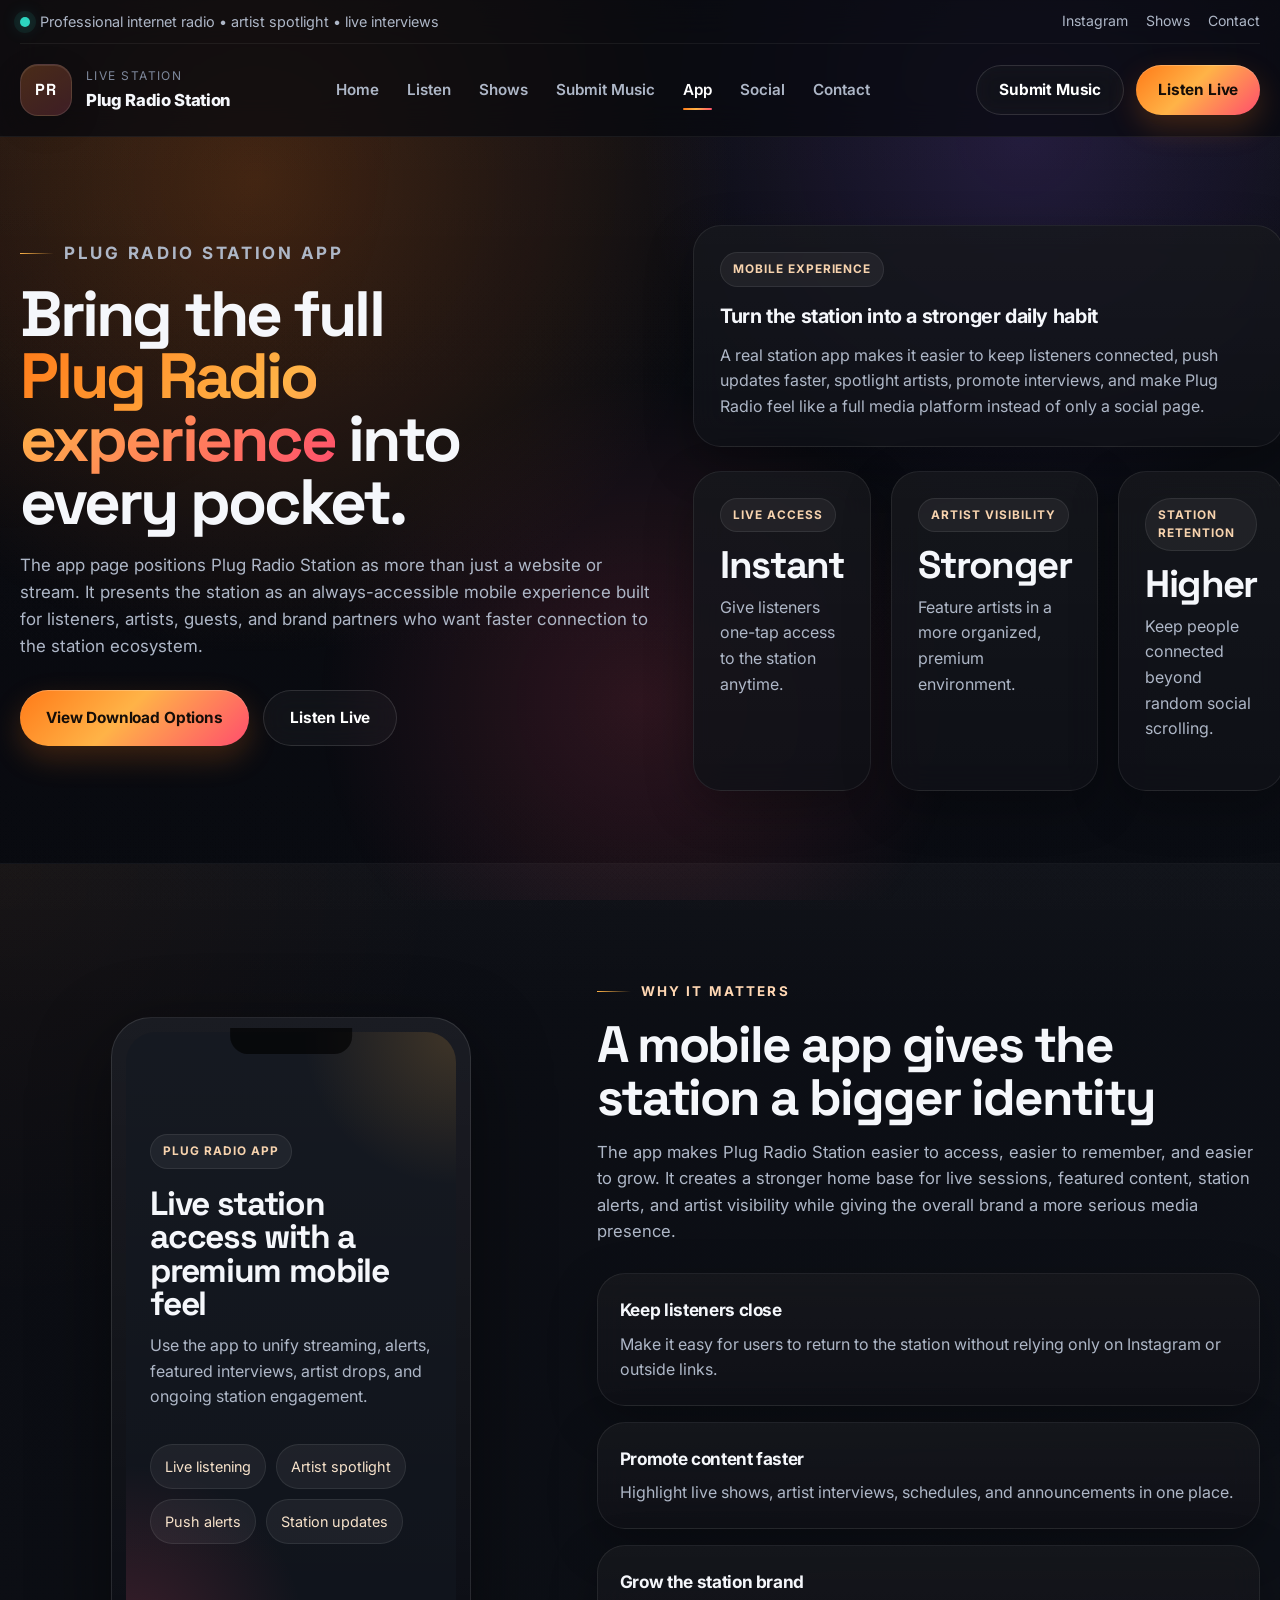
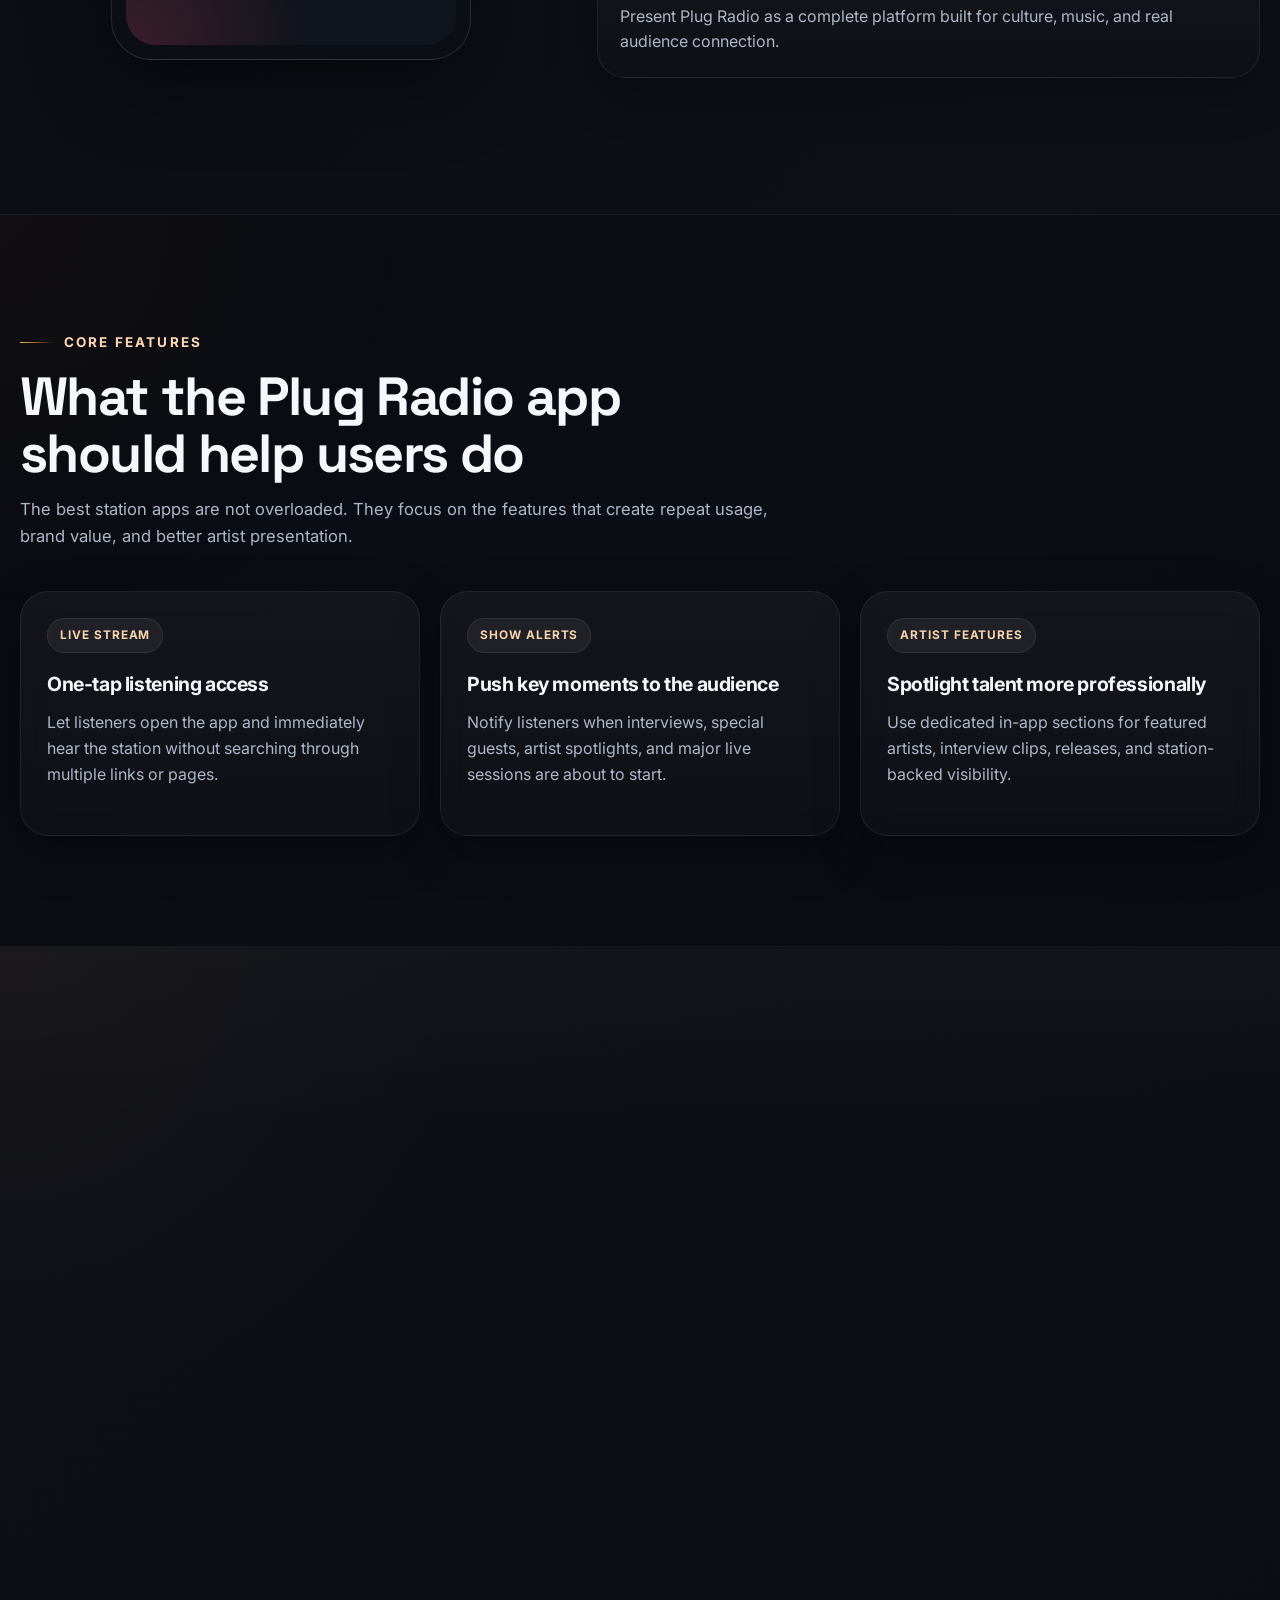
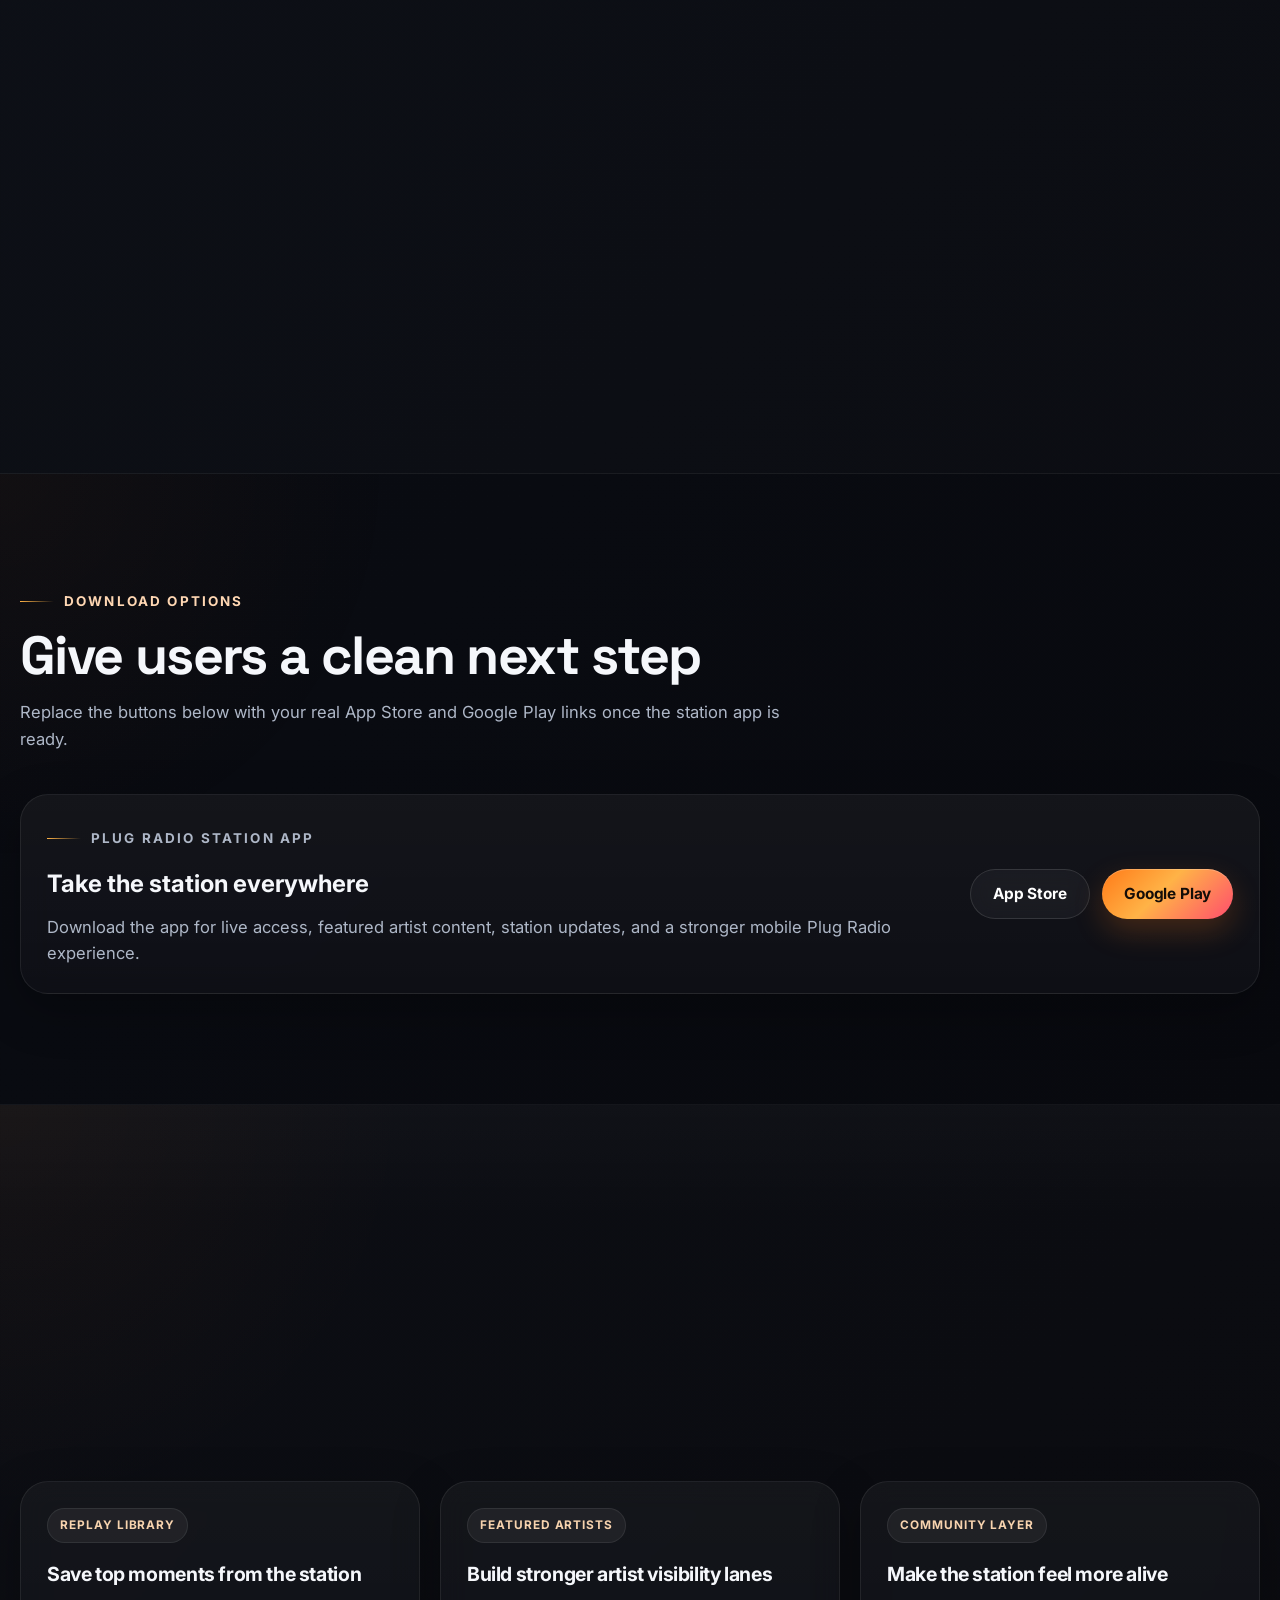
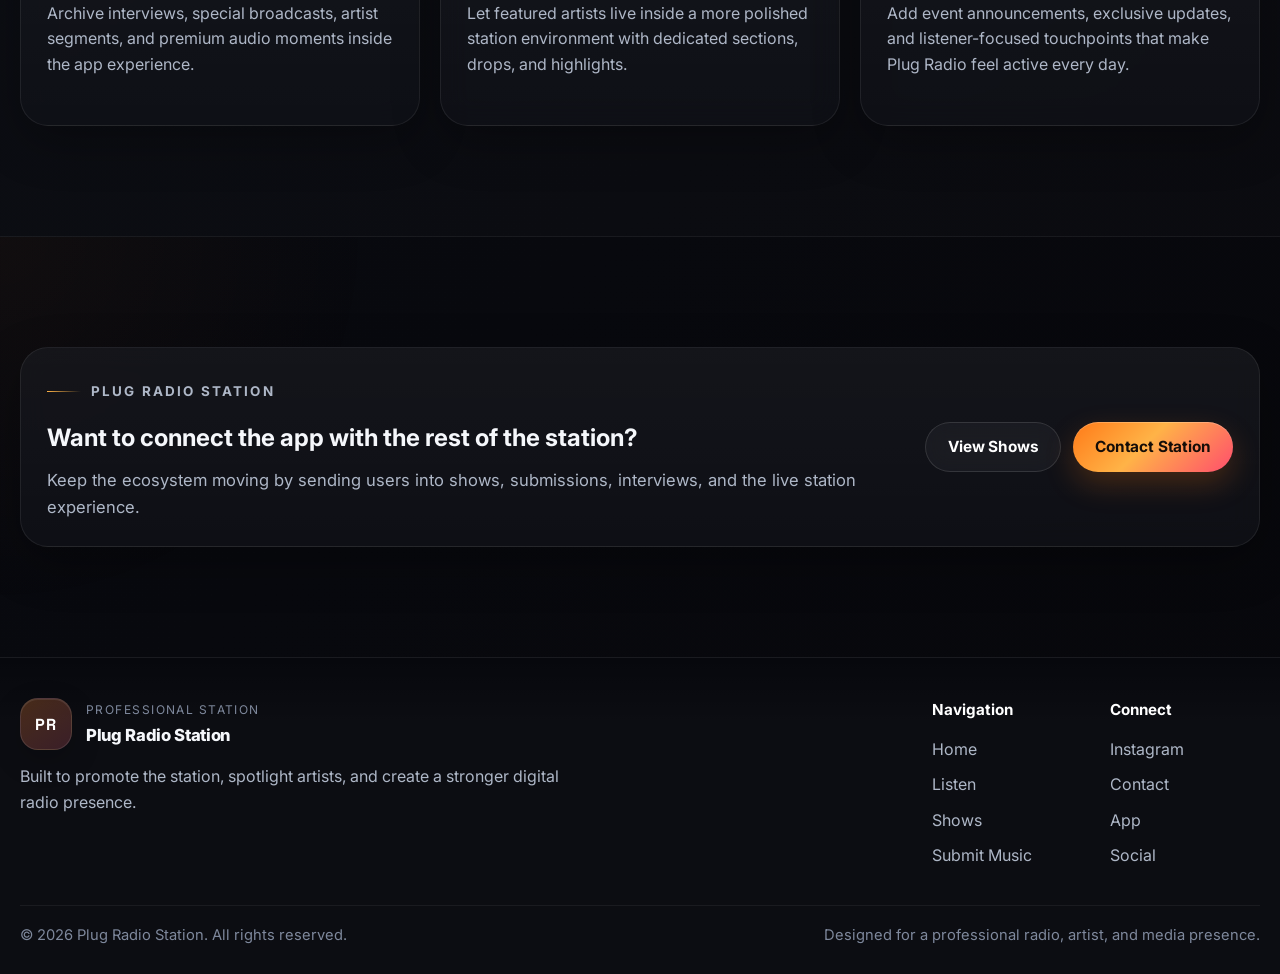
==== pages/app.html @ 65db4b7f "second commit" ====
<!DOCTYPE html>
<html lang="en">
  <head>
    <meta charset="UTF-8" />
    <meta
      name="viewport"
      content="width=device-width, initial-scale=1.0, viewport-fit=cover"
    />

    <title>
      Plug Radio Station App | Mobile Access, Alerts & Station Experience
    </title>

    <meta
      name="description"
      content="Explore the Plug Radio Station app experience with live access, artist features, station alerts, exclusive content, and on-the-go connection to the station brand."
    />
    <meta
      name="keywords"
      content="Plug Radio Station app, radio app, live station app, artist features, mobile radio app, station alerts, live listening"
    />
    <meta name="theme-color" content="#09090d" />
    <meta name="robots" content="index, follow" />
    <meta name="author" content="Plug Radio Station" />

    <!-- Replace with your real domain when live -->
    <link rel="canonical" href="https://yourdomain.com/pages/app.html" />

    <!-- Open Graph -->
    <meta
      property="og:title"
      content="Plug Radio Station App | Mobile Access, Alerts & Station Experience"
    />
    <meta
      property="og:description"
      content="Discover the Plug Radio Station mobile experience with live access, featured content, alerts, and artist visibility."
    />
    <meta property="og:type" content="website" />
    <meta property="og:site_name" content="Plug Radio Station" />
    <meta property="og:url" content="https://yourdomain.com/pages/app.html" />
    <meta property="og:image" content="../assets/images/og-plug-radio.jpg" />

    <!-- Twitter -->
    <meta name="twitter:card" content="summary_large_image" />
    <meta
      name="twitter:title"
      content="Plug Radio Station App | Mobile Access, Alerts & Station Experience"
    />
    <meta
      name="twitter:description"
      content="Take Plug Radio Station everywhere with a mobile-first station experience."
    />
    <meta name="twitter:image" content="../assets/images/og-plug-radio.jpg" />

    <!-- Fonts -->
    <link rel="preconnect" href="https://fonts.googleapis.com" />
    <link rel="preconnect" href="https://fonts.gstatic.com" crossorigin />
    <link
      href="https://fonts.googleapis.com/css2?family=Inter:wght@400;500;600;700;800;900&family=Space+Grotesk:wght@500;700&display=swap"
      rel="stylesheet"
    />

    <link rel="stylesheet" href="../style.css" />

    <noscript>
      <style>
        .reveal {
          opacity: 1 !important;
          transform: none !important;
        }
      </style>
    </noscript>
  </head>

  <body>
    <a class="skip-link" href="#main-content">Skip to content</a>

    <div class="site-bg" aria-hidden="true"></div>
    <div class="site-noise" aria-hidden="true"></div>

    <!-- =========================
         HEADER
    ========================== -->
    <header class="site-header">
      <div class="container">
        <div class="topbar">
          <p class="topbar-text">
            <span class="status-dot"></span>
            Professional internet radio • artist spotlight • live interviews
          </p>

          <div class="topbar-links">
            <a
              href="https://www.instagram.com/plug_radio_station/"
              target="_blank"
              rel="noopener noreferrer"
              aria-label="Visit Plug Radio Station on Instagram"
            >
              Instagram
            </a>
            <a href="./shows.html">Shows</a>
            <a href="./contact.html">Contact</a>
          </div>
        </div>

        <div class="nav-wrap">
          <a class="brand" href="../index.html" aria-label="Plug Radio Station home">
            <div class="brand-mark" aria-hidden="true">PR</div>
            <div class="brand-copy">
              <span class="brand-eyebrow">Live Station</span>
              <span class="brand-name">Plug Radio Station</span>
            </div>
          </a>

          <button
            class="nav-toggle"
            type="button"
            aria-expanded="false"
            aria-controls="site-nav"
            aria-label="Toggle navigation"
          >
            <span></span>
            <span></span>
            <span></span>
          </button>

          <nav class="site-nav" id="site-nav" aria-label="Primary navigation">
            <a href="../index.html">Home</a>
            <a href="../index.html#listen">Listen</a>
            <a href="./shows.html">Shows</a>
            <a href="./submit.html">Submit Music</a>
            <a href="./app.html">App</a>
            <a href="../index.html#social">Social</a>
            <a href="./contact.html">Contact</a>
          </nav>

          <div class="nav-actions">
            <a class="btn btn-outline" href="./submit.html">Submit Music</a>
            <a class="btn btn-primary" href="../index.html#listen">Listen Live</a>
          </div>
        </div>
      </div>
    </header>

    <main id="main-content">
      <!-- =========================
           PAGE HERO
      ========================== -->
      <section class="page-hero section" aria-labelledby="app-page-title">
        <div class="container page-hero-grid">
          <div class="page-hero-copy reveal">
            <p class="eyebrow">Plug Radio Station App</p>

            <h1 id="app-page-title">
              Bring the full
              <span class="text-gradient">Plug Radio experience</span>
              into every pocket.
            </h1>

            <p>
              The app page positions Plug Radio Station as more than just a
              website or stream. It presents the station as an always-accessible
              mobile experience built for listeners, artists, guests, and brand
              partners who want faster connection to the station ecosystem.
            </p>

            <div class="hero-actions">
              <a class="btn btn-primary btn-lg" href="#download-options">
                View Download Options
              </a>
              <a class="btn btn-outline btn-lg" href="../index.html#listen">
                Listen Live
              </a>
            </div>
          </div>

          <div class="page-shell reveal">
            <article class="page-card">
              <span class="panel-kicker">Mobile Experience</span>
              <h3>Turn the station into a stronger daily habit</h3>
              <p>
                A real station app makes it easier to keep listeners connected,
                push updates faster, spotlight artists, promote interviews, and
                make Plug Radio feel like a full media platform instead of only
                a social page.
              </p>
            </article>

            <div class="stat-grid">
              <article class="stat-card">
                <span class="stat-label">Live Access</span>
                <strong>Instant</strong>
                <p>Give listeners one-tap access to the station anytime.</p>
              </article>

              <article class="stat-card">
                <span class="stat-label">Artist Visibility</span>
                <strong>Stronger</strong>
                <p>Feature artists in a more organized, premium environment.</p>
              </article>

              <article class="stat-card">
                <span class="stat-label">Station Retention</span>
                <strong>Higher</strong>
                <p>Keep people connected beyond random social scrolling.</p>
              </article>
            </div>
          </div>
        </div>
      </section>

      <!-- =========================
           APP SHOWCASE
      ========================== -->
      <section class="section section-dark" aria-labelledby="app-showcase-title">
        <div class="container app-grid">
          <div class="app-visual reveal">
            <div class="app-device">
              <div class="app-screen">
                <span class="app-chip">Plug Radio App</span>
                <h3>Live station access with a premium mobile feel</h3>
                <p>
                  Use the app to unify streaming, alerts, featured interviews,
                  artist drops, and ongoing station engagement.
                </p>

                <div class="app-tags">
                  <span>Live listening</span>
                  <span>Artist spotlight</span>
                  <span>Push alerts</span>
                  <span>Station updates</span>
                </div>
              </div>
            </div>
          </div>

          <div class="app-copy reveal">
            <p class="eyebrow">Why It Matters</p>
            <h2 id="app-showcase-title">
              A mobile app gives the station a bigger identity
            </h2>
            <p class="section-text">
              The app makes Plug Radio Station easier to access, easier to
              remember, and easier to grow. It creates a stronger home base for
              live sessions, featured content, station alerts, and artist
              visibility while giving the overall brand a more serious media
              presence.
            </p>

            <div class="app-benefits">
              <article class="benefit-card">
                <h3>Keep listeners close</h3>
                <p>
                  Make it easy for users to return to the station without
                  relying only on Instagram or outside links.
                </p>
              </article>

              <article class="benefit-card">
                <h3>Promote content faster</h3>
                <p>
                  Highlight live shows, artist interviews, schedules, and
                  announcements in one place.
                </p>
              </article>

              <article class="benefit-card">
                <h3>Grow the station brand</h3>
                <p>
                  Present Plug Radio as a complete platform built for culture,
                  music, and real audience connection.
                </p>
              </article>
            </div>
          </div>
        </div>
      </section>

      <!-- =========================
           CORE FEATURES
      ========================== -->
      <section class="section" aria-labelledby="features-title">
        <div class="container">
          <div class="section-heading reveal">
            <p class="eyebrow">Core Features</p>
            <h2 id="features-title">What the Plug Radio app should help users do</h2>
            <p class="section-text">
              The best station apps are not overloaded. They focus on the
              features that create repeat usage, brand value, and better artist
              presentation.
            </p>
          </div>

          <div class="detail-grid">
            <article class="detail-card reveal">
              <span class="info-kicker">Live Stream</span>
              <h3>One-tap listening access</h3>
              <p>
                Let listeners open the app and immediately hear the station
                without searching through multiple links or pages.
              </p>
            </article>

            <article class="detail-card reveal">
              <span class="info-kicker">Show Alerts</span>
              <h3>Push key moments to the audience</h3>
              <p>
                Notify listeners when interviews, special guests, artist
                spotlights, and major live sessions are about to start.
              </p>
            </article>

            <article class="detail-card reveal">
              <span class="info-kicker">Artist Features</span>
              <h3>Spotlight talent more professionally</h3>
              <p>
                Use dedicated in-app sections for featured artists, interview
                clips, releases, and station-backed visibility.
              </p>
            </article>
          </div>
        </div>
      </section>

      <!-- =========================
           EXPERIENCE FLOW
      ========================== -->
      <section class="section section-dark" aria-labelledby="experience-title">
        <div class="container page-columns">
          <div class="page-stack reveal">
            <div class="section-heading" style="margin-bottom: 0;">
              <p class="eyebrow">User Experience</p>
              <h2 id="experience-title">How the app can turn first-time visitors into regular users</h2>
              <p class="section-text">
                A clear mobile experience creates a stronger loop between live
                listening, artist discovery, social visibility, and recurring
                station engagement.
              </p>
            </div>

            <div class="timeline">
              <article class="timeline-item">
                <span class="timeline-label">Step 01</span>
                <div>
                  <strong>User opens the app</strong>
                  <p>
                    The first thing they should see is clear branding, live
                    access, and what is happening on the station now.
                  </p>
                </div>
              </article>

              <article class="timeline-item">
                <span class="timeline-label">Step 02</span>
                <div>
                  <strong>They discover featured content</strong>
                  <p>
                    Surface current shows, artist spotlights, guest appearances,
                    and station announcements so the app feels active.
                  </p>
                </div>
              </article>

              <article class="timeline-item">
                <span class="timeline-label">Step 03</span>
                <div>
                  <strong>The station keeps them updated</strong>
                  <p>
                    Use notifications and in-app highlights to bring listeners
                    back for the next important moment.
                  </p>
                </div>
              </article>

              <article class="timeline-item">
                <span class="timeline-label">Step 04</span>
                <div>
                  <strong>The brand becomes part of their routine</strong>
                  <p>
                    Over time, the app becomes the easiest way for users to stay
                    locked into Plug Radio Station.
                  </p>
                </div>
              </article>
            </div>
          </div>

          <div class="page-stack reveal">
            <article class="list-card">
              <span class="info-kicker">Mobile Value</span>
              <h3>Why an app strengthens the station</h3>
              <ul>
                <li>Gives listeners easier repeat access</li>
                <li>Creates more direct station-to-user communication</li>
                <li>Builds more professional presentation for artists</li>
                <li>Improves the perception of Plug Radio as a real platform</li>
                <li>Creates a stronger bridge between content and community</li>
              </ul>
            </article>

            <article class="page-card">
              <span class="info-kicker">Positioning</span>
              <h3>What this page communicates</h3>
              <p>
                This page tells visitors that Plug Radio Station is building a
                broader ecosystem around live listening, artist development,
                premium station content, and mobile-first media presence.
              </p>
            </article>
          </div>
        </div>
      </section>

      <!-- =========================
           DOWNLOAD / CTA
      ========================== -->
      <section class="section" aria-labelledby="download-options-title">
        <div class="container">
          <div class="section-heading reveal">
            <p class="eyebrow">Download Options</p>
            <h2 id="download-options-title">Give users a clean next step</h2>
            <p class="section-text">
              Replace the buttons below with your real App Store and Google Play
              links once the station app is ready.
            </p>
          </div>

          <div class="cta-band reveal" id="download-options">
            <div>
              <p class="eyebrow">Plug Radio Station App</p>
              <h2 style="margin-bottom: 10px;">Take the station everywhere</h2>
              <p class="section-text" style="margin: 0;">
                Download the app for live access, featured artist content,
                station updates, and a stronger mobile Plug Radio experience.
              </p>
            </div>

            <div class="cta-band-actions">
              <a
                class="btn btn-outline"
                href="#"
                aria-label="Add your App Store link here"
              >
                App Store
              </a>
              <a
                class="btn btn-primary"
                href="#"
                aria-label="Add your Google Play link here"
              >
                Google Play
              </a>
            </div>
          </div>
        </div>
      </section>

      <!-- =========================
           STATION EXPANSION
      ========================== -->
      <section class="section section-dark" aria-labelledby="expansion-title">
        <div class="container">
          <div class="section-heading reveal">
            <p class="eyebrow">Expansion Potential</p>
            <h2 id="expansion-title">What the app can become over time</h2>
            <p class="section-text">
              This is more than a place to stream. Over time, the app can become
              a bigger station hub for culture, artists, interviews, and real
              community interaction.
            </p>
          </div>

          <div class="detail-grid">
            <article class="detail-card reveal">
              <span class="info-kicker">Replay Library</span>
              <h3>Save top moments from the station</h3>
              <p>
                Archive interviews, special broadcasts, artist segments, and
                premium audio moments inside the app experience.
              </p>
            </article>

            <article class="detail-card reveal">
              <span class="info-kicker">Featured Artists</span>
              <h3>Build stronger artist visibility lanes</h3>
              <p>
                Let featured artists live inside a more polished station
                environment with dedicated sections, drops, and highlights.
              </p>
            </article>

            <article class="detail-card reveal">
              <span class="info-kicker">Community Layer</span>
              <h3>Make the station feel more alive</h3>
              <p>
                Add event announcements, exclusive updates, and listener-focused
                touchpoints that make Plug Radio feel active every day.
              </p>
            </article>
          </div>
        </div>
      </section>

      <!-- =========================
           CTA BAND
      ========================== -->
      <section class="section" aria-labelledby="app-cta-title">
        <div class="container">
          <div class="cta-band reveal">
            <div>
              <p class="eyebrow">Plug Radio Station</p>
              <h2 id="app-cta-title" style="margin-bottom: 10px;">
                Want to connect the app with the rest of the station?
              </h2>
              <p class="section-text" style="margin: 0;">
                Keep the ecosystem moving by sending users into shows,
                submissions, interviews, and the live station experience.
              </p>
            </div>

            <div class="cta-band-actions">
              <a class="btn btn-outline" href="./shows.html">View Shows</a>
              <a class="btn btn-primary" href="./contact.html">Contact Station</a>
            </div>
          </div>
        </div>
      </section>
    </main>

    <!-- =========================
         FOOTER
    ========================== -->
    <footer class="site-footer">
      <div class="container footer-grid">
        <div class="footer-brand">
          <a class="brand brand-footer" href="../index.html">
            <div class="brand-mark" aria-hidden="true">PR</div>
            <div class="brand-copy">
              <span class="brand-eyebrow">Professional Station</span>
              <span class="brand-name">Plug Radio Station</span>
            </div>
          </a>

          <p>
            Built to promote the station, spotlight artists, and create a
            stronger digital radio presence.
          </p>
        </div>

        <div class="footer-links">
          <div>
            <h4>Navigation</h4>
            <a href="../index.html">Home</a>
            <a href="../index.html#listen">Listen</a>
            <a href="./shows.html">Shows</a>
            <a href="./submit.html">Submit Music</a>
          </div>

          <div>
            <h4>Connect</h4>
            <a
              href="https://www.instagram.com/plug_radio_station/"
              target="_blank"
              rel="noopener noreferrer"
            >
              Instagram
            </a>
            <a href="./contact.html">Contact</a>
            <a href="./app.html">App</a>
            <a href="../index.html#social">Social</a>
          </div>
        </div>
      </div>

      <div class="container footer-bottom">
        <p>© <span id="year"></span> Plug Radio Station. All rights reserved.</p>
        <p>Designed for a professional radio, artist, and media presence.</p>
      </div>
    </footer>

    <script src="../script.js" defer></script>
  </body>
</html>
---- style.css ----
/* =========================================
   PLUG RADIO STATION — ELITE WEBSITE STYLES
   File: style.css
   Role: Premium radio station multi-page styling
========================================= */

:root {
  --bg: #05060a;
  --bg-soft: #0a0d14;
  --bg-elevated: #10141d;
  --bg-deep: #07090f;

  --panel: rgba(15, 18, 28, 0.78);
  --panel-strong: rgba(12, 15, 24, 0.9);
  --panel-light: rgba(255, 255, 255, 0.04);

  --line: rgba(255, 255, 255, 0.09);
  --line-strong: rgba(255, 255, 255, 0.16);
  --line-soft: rgba(255, 255, 255, 0.05);

  --text: #f5f7fb;
  --text-soft: #dde4f1;
  --muted: #aeb7c7;
  --muted-2: #7e889c;

  --primary: #ff7a18;
  --primary-2: #ffb347;
  --accent: #ff4d6d;
  --accent-2: #8b5cf6;
  --success: #2dd4bf;

  --shadow-lg: 0 24px 80px rgba(0, 0, 0, 0.45);
  --shadow-md: 0 16px 48px rgba(0, 0, 0, 0.28);
  --shadow-sm: 0 10px 30px rgba(0, 0, 0, 0.18);

  --radius-2xl: 34px;
  --radius-xl: 28px;
  --radius-lg: 22px;
  --radius-md: 16px;
  --radius-sm: 12px;

  --container: 1240px;
  --header-height: 92px;
  --section-space: 110px;

  --gradient-main: linear-gradient(
    135deg,
    rgba(255, 122, 24, 1) 0%,
    rgba(255, 179, 71, 1) 45%,
    rgba(255, 77, 109, 1) 100%
  );

  --gradient-border: linear-gradient(
    135deg,
    rgba(255, 179, 71, 0.55),
    rgba(255, 77, 109, 0.38),
    rgba(139, 92, 246, 0.3)
  );

  --gradient-glow:
    radial-gradient(circle at 20% 20%, rgba(255, 122, 24, 0.22), transparent 38%),
    radial-gradient(circle at 80% 15%, rgba(139, 92, 246, 0.18), transparent 30%),
    radial-gradient(circle at 50% 78%, rgba(255, 77, 109, 0.15), transparent 34%);

  --font-body:
    "Inter",
    system-ui,
    -apple-system,
    BlinkMacSystemFont,
    "Segoe UI",
    sans-serif;
  --font-display:
    "Space Grotesk",
    "Inter",
    system-ui,
    sans-serif;
}

*,
*::before,
*::after {
  box-sizing: border-box;
}

html {
  scroll-behavior: smooth;
}

body {
  margin: 0;
  min-width: 320px;
  font-family: var(--font-body);
  color: var(--text);
  background:
    linear-gradient(180deg, rgba(255, 255, 255, 0.015), transparent 18%),
    linear-gradient(135deg, #07080d 0%, #0a0d14 40%, #07070b 100%);
  line-height: 1.6;
  overflow-x: hidden;
  text-rendering: optimizeLegibility;
  -webkit-font-smoothing: antialiased;
}

body.nav-open {
  overflow: hidden;
}

img,
svg,
video,
canvas,
audio,
iframe {
  max-width: 100%;
  display: block;
}

a {
  color: inherit;
  text-decoration: none;
}

button,
input,
textarea,
select {
  font: inherit;
}

button {
  border: 0;
  background: transparent;
  cursor: pointer;
}

input,
textarea,
select {
  outline: none;
}

ul {
  margin: 0;
  padding: 0;
  list-style: none;
}

p,
h1,
h2,
h3,
h4 {
  margin-top: 0;
}

p:last-child,
ul:last-child {
  margin-bottom: 0;
}

::selection {
  background: rgba(255, 122, 24, 0.28);
  color: #fff;
}

a:focus-visible,
button:focus-visible,
input:focus-visible,
textarea:focus-visible,
select:focus-visible {
  outline: 2px solid rgba(255, 179, 71, 0.9);
  outline-offset: 3px;
}

::-webkit-scrollbar {
  width: 12px;
}

::-webkit-scrollbar-track {
  background: rgba(255, 255, 255, 0.03);
}

::-webkit-scrollbar-thumb {
  background: linear-gradient(
    180deg,
    rgba(255, 122, 24, 0.8),
    rgba(255, 77, 109, 0.7)
  );
  border-radius: 999px;
  border: 2px solid transparent;
  background-clip: padding-box;
}

/* =========================
   BACKGROUND EFFECTS
========================= */

.site-bg {
  position: fixed;
  inset: 0;
  z-index: -2;
  background:
    var(--gradient-glow),
    linear-gradient(180deg, rgba(255, 255, 255, 0.015), transparent 30%);
  pointer-events: none;
}

.site-noise {
  position: fixed;
  inset: 0;
  z-index: -1;
  opacity: 0.045;
  pointer-events: none;
  background-image:
    linear-gradient(to right, rgba(255, 255, 255, 0.08) 1px, transparent 1px),
    linear-gradient(to bottom, rgba(255, 255, 255, 0.08) 1px, transparent 1px);
  background-size: 120px 120px;
  mask-image: radial-gradient(circle at center, #000, transparent 90%);
}

/* =========================
   BASE LAYOUT
========================= */

.container {
  width: min(var(--container), calc(100% - 40px));
  margin-inline: auto;
}

.section {
  position: relative;
  padding: var(--section-space) 0;
}

.section > .container,
.page-hero > .container {
  position: relative;
  z-index: 1;
}

.section::before {
  content: "";
  position: absolute;
  inset: 0;
  pointer-events: none;
  background: radial-gradient(circle at top left, rgba(255, 122, 24, 0.05), transparent 28%);
  opacity: 0.75;
}

.section-dark {
  background:
    linear-gradient(180deg, rgba(255, 255, 255, 0.02), transparent 16%),
    rgba(255, 255, 255, 0.015);
  border-top: 1px solid rgba(255, 255, 255, 0.035);
  border-bottom: 1px solid rgba(255, 255, 255, 0.035);
}

.section-heading {
  position: relative;
  z-index: 1;
  max-width: 760px;
  margin-bottom: 42px;
}

.section-heading h2 {
  margin-bottom: 14px;
  font-family: var(--font-display);
  font-size: clamp(2rem, 4.2vw, 3.6rem);
  line-height: 1.05;
  letter-spacing: -0.03em;
}

.section-text {
  font-size: 1.04rem;
  color: var(--muted);
}

.page-hero {
  position: relative;
  padding: 88px 0 72px;
}

.page-hero-grid {
  display: grid;
  grid-template-columns: minmax(0, 1.06fr) minmax(320px, 0.94fr);
  gap: 34px;
  align-items: center;
}

.page-hero-copy h1 {
  margin-bottom: 18px;
  font-family: var(--font-display);
  font-size: clamp(2.5rem, 5vw, 4.8rem);
  line-height: 0.98;
  letter-spacing: -0.045em;
  max-width: 12ch;
}

.page-hero-copy p {
  max-width: 62ch;
  color: var(--muted);
  font-size: 1.06rem;
}

.page-shell {
  display: grid;
  gap: 24px;
}

.page-stack {
  display: grid;
  gap: 18px;
}

.page-columns {
  display: grid;
  grid-template-columns: minmax(0, 1fr) minmax(280px, 0.84fr);
  gap: 24px;
  align-items: start;
}

/* =========================
   ACCESSIBILITY
========================= */

.skip-link {
  position: absolute;
  left: 16px;
  top: -60px;
  z-index: 999;
  padding: 12px 16px;
  border-radius: 999px;
  background: #fff;
  color: #111;
  font-weight: 700;
  transition: top 0.2s ease;
}

.skip-link:focus {
  top: 16px;
}

/* =========================
   HEADER
========================= */

.site-header {
  position: sticky;
  top: 0;
  z-index: 50;
  backdrop-filter: blur(18px);
  background: rgba(7, 9, 14, 0.72);
  border-bottom: 1px solid rgba(255, 255, 255, 0.06);
  transition:
    background 0.25s ease,
    border-color 0.25s ease,
    box-shadow 0.25s ease,
    transform 0.25s ease;
}

.site-header.is-scrolled {
  background: rgba(7, 9, 14, 0.9);
  border-bottom-color: rgba(255, 255, 255, 0.08);
  box-shadow: 0 18px 40px rgba(0, 0, 0, 0.28);
}

.topbar {
  display: flex;
  align-items: center;
  justify-content: space-between;
  gap: 20px;
  min-height: 42px;
  padding: 10px 0;
  border-bottom: 1px solid rgba(255, 255, 255, 0.06);
}

.topbar-text {
  display: flex;
  align-items: center;
  gap: 10px;
  margin: 0;
  color: var(--muted);
  font-size: 0.9rem;
}

.status-dot,
.signal-dot {
  width: 10px;
  height: 10px;
  border-radius: 999px;
  background: var(--success);
  box-shadow:
    0 0 0 6px rgba(45, 212, 191, 0.08),
    0 0 18px rgba(45, 212, 191, 0.42);
  flex: 0 0 auto;
}

.topbar-links {
  display: flex;
  align-items: center;
  gap: 18px;
  flex-wrap: wrap;
}

.topbar-links a {
  color: var(--muted);
  font-size: 0.88rem;
  transition: color 0.2s ease;
}

.topbar-links a:hover {
  color: #fff;
}

.nav-wrap {
  min-height: var(--header-height);
  display: grid;
  grid-template-columns: auto 1fr auto;
  align-items: center;
  gap: 24px;
}

.brand {
  display: inline-flex;
  align-items: center;
  gap: 14px;
}

.brand-mark {
  width: 52px;
  height: 52px;
  border-radius: 18px;
  display: grid;
  place-items: center;
  font-family: var(--font-display);
  font-weight: 800;
  font-size: 1rem;
  color: #fff;
  letter-spacing: 0.08em;
  background:
    linear-gradient(145deg, rgba(255, 122, 24, 0.22), rgba(255, 77, 109, 0.16)),
    rgba(255, 255, 255, 0.04);
  border: 1px solid rgba(255, 255, 255, 0.11);
  box-shadow:
    inset 0 1px 0 rgba(255, 255, 255, 0.09),
    var(--shadow-sm);
}

.brand-copy {
  display: flex;
  flex-direction: column;
  gap: 2px;
}

.brand-eyebrow {
  color: var(--muted-2);
  font-size: 0.75rem;
  letter-spacing: 0.12em;
  text-transform: uppercase;
}

.brand-name {
  font-weight: 800;
  letter-spacing: -0.02em;
  font-size: 1.04rem;
}

.site-nav {
  display: flex;
  justify-content: center;
  gap: 28px;
  flex-wrap: wrap;
}

.site-nav a {
  position: relative;
  color: var(--muted);
  font-weight: 600;
  font-size: 0.95rem;
  transition: color 0.2s ease;
}

.site-nav a::after {
  content: "";
  position: absolute;
  left: 0;
  bottom: -8px;
  width: 100%;
  height: 2px;
  border-radius: 999px;
  background: var(--gradient-main);
  transform: scaleX(0);
  transform-origin: center;
  transition: transform 0.25s ease;
}

.site-nav a:hover,
.site-nav a.is-active,
.site-nav a[aria-current="page"] {
  color: #fff;
}

.site-nav a:hover::after,
.site-nav a.is-active::after,
.site-nav a[aria-current="page"]::after {
  transform: scaleX(1);
}

.nav-actions {
  display: flex;
  align-items: center;
  gap: 12px;
}

.nav-toggle {
  display: none;
  width: 52px;
  height: 52px;
  border-radius: 16px;
  align-items: center;
  justify-content: center;
  flex-direction: column;
  gap: 5px;
  border: 1px solid var(--line);
  background: rgba(255, 255, 255, 0.035);
}

.nav-toggle span {
  width: 22px;
  height: 2px;
  border-radius: 999px;
  background: #fff;
  transition: transform 0.25s ease, opacity 0.25s ease;
}

.nav-toggle.is-active span:nth-child(1) {
  transform: translateY(7px) rotate(45deg);
}

.nav-toggle.is-active span:nth-child(2) {
  opacity: 0;
}

.nav-toggle.is-active span:nth-child(3) {
  transform: translateY(-7px) rotate(-45deg);
}

/* =========================
   TYPOGRAPHY / BUTTONS / TAGS
========================= */

.eyebrow {
  display: inline-flex;
  align-items: center;
  gap: 10px;
  margin-bottom: 16px;
  color: #ffd7b3;
  font-size: 0.84rem;
  font-weight: 700;
  letter-spacing: 0.16em;
  text-transform: uppercase;
}

.eyebrow::before {
  content: "";
  width: 34px;
  height: 1px;
  background: linear-gradient(90deg, rgba(255, 179, 71, 1), transparent);
}

.text-gradient {
  background: var(--gradient-main);
  -webkit-background-clip: text;
  background-clip: text;
  color: transparent;
}

.btn {
  position: relative;
  display: inline-flex;
  align-items: center;
  justify-content: center;
  gap: 10px;
  min-height: 50px;
  padding: 0 22px;
  border-radius: 999px;
  font-weight: 700;
  font-size: 0.96rem;
  letter-spacing: -0.01em;
  transition:
    transform 0.2s ease,
    box-shadow 0.2s ease,
    border-color 0.2s ease,
    background 0.2s ease,
    color 0.2s ease;
  will-change: transform;
}

.btn:hover {
  transform: translateY(-2px);
}

.btn:active {
  transform: translateY(0);
}

.btn-primary {
  color: #150d08;
  background: var(--gradient-main);
  box-shadow:
    0 12px 30px rgba(255, 122, 24, 0.22),
    inset 0 1px 0 rgba(255, 255, 255, 0.22);
}

.btn-primary:hover {
  box-shadow:
    0 16px 38px rgba(255, 122, 24, 0.3),
    inset 0 1px 0 rgba(255, 255, 255, 0.22);
}

.btn-outline {
  color: #fff;
  border: 1px solid rgba(255, 255, 255, 0.12);
  background: rgba(255, 255, 255, 0.035);
  backdrop-filter: blur(12px);
}

.btn-outline:hover {
  border-color: rgba(255, 255, 255, 0.22);
  background: rgba(255, 255, 255, 0.055);
}

.btn-lg {
  min-height: 56px;
  padding: 0 26px;
}

.btn-block {
  width: 100%;
}

.text-link {
  color: #ffd5b0;
  font-weight: 700;
  transition: color 0.2s ease;
}

.text-link:hover {
  color: #fff;
}

.panel-kicker,
.info-kicker,
.mini-label,
.floating-label,
.social-label,
.contact-title,
.show-badge,
.app-chip,
.stat-label,
.timeline-label {
  display: inline-flex;
  align-items: center;
  width: fit-content;
  padding: 7px 12px;
  border-radius: 999px;
  background: rgba(255, 255, 255, 0.055);
  border: 1px solid rgba(255, 255, 255, 0.08);
  color: #f7d3ae;
  font-size: 0.74rem;
  font-weight: 700;
  letter-spacing: 0.08em;
  text-transform: uppercase;
}

.live-pill {
  display: inline-flex;
  align-items: center;
  gap: 8px;
  padding: 8px 12px;
  border-radius: 999px;
  background: rgba(45, 212, 191, 0.09);
  color: #a9fff0;
  border: 1px solid rgba(45, 212, 191, 0.16);
  font-size: 0.75rem;
  font-weight: 800;
  letter-spacing: 0.1em;
  text-transform: uppercase;
}

.live-pill::before {
  content: "";
  width: 8px;
  height: 8px;
  border-radius: 999px;
  background: var(--success);
  box-shadow: 0 0 14px rgba(45, 212, 191, 0.6);
}

/* =========================
   SHARED CARD SYSTEM
========================= */

.listen-card,
.info-card,
.submit-form-card,
.contact-card,
.social-card,
.show-card,
.benefit-card,
.page-card,
.content-card,
.stat-card,
.detail-card,
.list-card,
.cta-band,
.schedule-card,
.timeline-item,
.media-frame,
.form-shell,
.proof-card,
.mini-card,
.quick-link,
.contact-item {
  position: relative;
  background:
    linear-gradient(180deg, rgba(255, 255, 255, 0.045), rgba(255, 255, 255, 0.018)),
    rgba(10, 12, 18, 0.82);
  border: 1px solid rgba(255, 255, 255, 0.075);
  box-shadow: var(--shadow-md);
  backdrop-filter: blur(15px);
}

.listen-card,
.info-card,
.submit-form-card,
.contact-card,
.social-card,
.show-card,
.benefit-card,
.page-card,
.content-card,
.stat-card,
.detail-card,
.list-card,
.cta-band,
.schedule-card,
.timeline-item,
.form-shell {
  border-radius: 28px;
}

.proof-card,
.mini-card,
.quick-link,
.contact-item {
  border-radius: 22px;
}

.page-card,
.content-card,
.detail-card,
.list-card,
.cta-band,
.schedule-card,
.timeline-item,
.media-frame,
.form-shell,
.stat-card {
  padding: 26px;
}

.page-card h3,
.content-card h3,
.detail-card h3,
.list-card h3,
.cta-band h3,
.schedule-card h3,
.timeline-item h3,
.stat-card h3 {
  margin: 14px 0 10px;
  font-size: 1.24rem;
  letter-spacing: -0.02em;
}

.page-card p,
.content-card p,
.detail-card p,
.list-card p,
.cta-band p,
.schedule-card p,
.timeline-item p,
.stat-card p {
  color: var(--muted);
}

.show-card,
.social-card,
.detail-card,
.page-card,
.stat-card,
.quick-link,
.info-card,
.contact-item,
.benefit-card,
.list-card,
.schedule-card,
.cta-band,
.submit-form-card,
.form-shell {
  transition:
    transform 0.24s ease,
    border-color 0.24s ease,
    box-shadow 0.24s ease,
    background 0.24s ease;
}

.show-card:hover,
.social-card:hover,
.detail-card:hover,
.page-card:hover,
.stat-card:hover,
.quick-link:hover,
.info-card:hover,
.contact-item:hover,
.benefit-card:hover,
.list-card:hover,
.schedule-card:hover,
.cta-band:hover,
.submit-form-card:hover,
.form-shell:hover {
  transform: translateY(-4px);
  border-color: rgba(255, 255, 255, 0.12);
  box-shadow:
    0 22px 50px rgba(0, 0, 0, 0.34),
    0 0 0 1px rgba(255, 255, 255, 0.02);
}

/* =========================
   HERO
========================= */

.hero {
  padding: 86px 0 84px;
}

.hero-grid {
  display: grid;
  grid-template-columns: minmax(0, 1.08fr) minmax(360px, 0.92fr);
  gap: 48px;
  align-items: center;
}

.hero-copy h1 {
  margin-bottom: 18px;
  font-family: var(--font-display);
  font-size: clamp(2.8rem, 5.6vw, 5.7rem);
  line-height: 0.96;
  letter-spacing: -0.05em;
  max-width: 12ch;
}

.hero-text {
  max-width: 62ch;
  color: var(--muted);
  font-size: 1.08rem;
}

.hero-actions {
  display: flex;
  align-items: center;
  gap: 14px;
  flex-wrap: wrap;
  margin: 30px 0 34px;
}

.hero-proof {
  display: grid;
  grid-template-columns: repeat(3, 1fr);
  gap: 16px;
}

.proof-card {
  min-height: 132px;
  padding: 22px 18px;
  box-shadow: var(--shadow-sm);
}

.proof-card strong {
  display: block;
  margin-bottom: 8px;
  font-size: 1rem;
  letter-spacing: -0.02em;
}

.proof-card span {
  display: block;
  color: var(--muted);
  font-size: 0.94rem;
}

.hero-visual {
  position: relative;
  min-height: 620px;
}

.hero-main-panel {
  position: relative;
  z-index: 2;
}

.hero-panel {
  padding: 28px;
  border-radius: 30px;
  background:
    linear-gradient(180deg, rgba(255, 255, 255, 0.055), rgba(255, 255, 255, 0.02)),
    rgba(10, 12, 18, 0.82);
  border: 1px solid rgba(255, 255, 255, 0.09);
  box-shadow: var(--shadow-lg);
  backdrop-filter: blur(18px);
}

.panel-head {
  display: flex;
  align-items: center;
  justify-content: space-between;
  gap: 16px;
  margin-bottom: 18px;
}

.hero-panel h2 {
  margin-bottom: 10px;
  font-family: var(--font-display);
  font-size: clamp(1.8rem, 2vw, 2.4rem);
  line-height: 1.05;
  letter-spacing: -0.03em;
}

.hero-panel > p {
  color: var(--muted);
  margin-bottom: 24px;
}

.hero-panel-grid {
  display: grid;
  grid-template-columns: repeat(2, 1fr);
  gap: 16px;
}

.mini-card {
  min-height: 168px;
  padding: 18px;
}

.mini-card h3 {
  margin: 14px 0 10px;
  font-size: 1.05rem;
  line-height: 1.2;
  letter-spacing: -0.02em;
}

.mini-card p {
  margin: 0;
  color: var(--muted);
  font-size: 0.94rem;
}

.floating-card {
  position: absolute;
  min-width: 240px;
  padding: 18px 18px 16px;
  border-radius: 22px;
  background:
    linear-gradient(180deg, rgba(255, 255, 255, 0.06), rgba(255, 255, 255, 0.02)),
    rgba(12, 14, 22, 0.86);
  border: 1px solid rgba(255, 255, 255, 0.09);
  box-shadow: var(--shadow-md);
  backdrop-filter: blur(16px);
  z-index: 1;
}

.floating-card strong {
  display: block;
  font-size: 1rem;
  line-height: 1.3;
}

.floating-card-a {
  left: -26px;
  bottom: 76px;
}

.floating-card-b {
  right: -20px;
  top: 46px;
}

/* =========================
   LISTEN LIVE
========================= */

.listen-grid {
  display: grid;
  grid-template-columns: minmax(0, 1.15fr) minmax(280px, 0.85fr);
  gap: 24px;
  align-items: stretch;
}

.listen-card {
  padding: 28px;
}

.card-topline {
  display: inline-flex;
  align-items: center;
  gap: 10px;
  margin-bottom: 18px;
  color: #b4ffe8;
  font-size: 0.82rem;
  text-transform: uppercase;
  letter-spacing: 0.12em;
  font-weight: 700;
}

.listen-card h3 {
  margin-bottom: 10px;
  font-family: var(--font-display);
  font-size: 2rem;
  letter-spacing: -0.03em;
}

.card-copy {
  color: var(--muted);
  max-width: 62ch;
}

.radio-player {
  width: 100%;
  margin: 26px 0 20px;
  border-radius: 999px;
  filter: saturate(1.12) contrast(1.02);
}

#listen.is-playing .listen-card {
  border-color: rgba(45, 212, 191, 0.24);
  box-shadow:
    0 0 0 1px rgba(45, 212, 191, 0.05),
    0 20px 48px rgba(0, 0, 0, 0.3);
}

.listen-actions {
  display: flex;
  gap: 12px;
  flex-wrap: wrap;
}

.listen-side {
  display: grid;
  gap: 20px;
}

.info-card {
  padding: 24px;
}

.info-card h3 {
  margin: 16px 0 10px;
  font-size: 1.2rem;
  letter-spacing: -0.02em;
}

.info-card p {
  color: var(--muted);
  margin-bottom: 0;
}

.feature-list {
  display: grid;
  gap: 12px;
  margin-top: 16px;
}

.feature-list li {
  position: relative;
  padding-left: 24px;
  color: var(--muted);
}

.feature-list li::before {
  content: "";
  position: absolute;
  left: 0;
  top: 0.68em;
  width: 10px;
  height: 10px;
  border-radius: 999px;
  background: var(--primary);
  box-shadow: 0 0 12px rgba(255, 122, 24, 0.45);
  transform: translateY(-50%);
}

/* =========================
   SHOWS / FEATURE BLOCKS
========================= */

.shows-grid,
.schedule-grid {
  display: grid;
  grid-template-columns: repeat(4, 1fr);
  gap: 18px;
}

.show-card {
  padding: 24px;
  min-height: 280px;
}

.show-card h3,
.schedule-card h3 {
  margin: 16px 0 10px;
  font-size: 1.3rem;
  letter-spacing: -0.02em;
}

.show-card p,
.schedule-card p {
  margin-bottom: 18px;
  color: var(--muted);
}

.show-card ul,
.schedule-card ul {
  display: grid;
  gap: 10px;
}

.show-card li,
.schedule-card li {
  color: var(--text-soft);
  font-size: 0.96rem;
}

/* =========================
   SUBMIT MUSIC
========================= */

.submit-grid {
  display: grid;
  grid-template-columns: minmax(0, 1fr) minmax(380px, 0.95fr);
  gap: 28px;
  align-items: start;
}

.submit-steps {
  display: grid;
  gap: 16px;
  margin-top: 28px;
}

.step-card {
  display: grid;
  grid-template-columns: 72px 1fr;
  gap: 16px;
  align-items: start;
  padding: 22px;
  border-radius: 22px;
  background:
    linear-gradient(180deg, rgba(255, 255, 255, 0.04), rgba(255, 255, 255, 0.016));
  border: 1px solid rgba(255, 255, 255, 0.07);
}

.step-number {
  width: 56px;
  height: 56px;
  border-radius: 18px;
  display: grid;
  place-items: center;
  font-weight: 800;
  font-size: 1rem;
  background: var(--gradient-main);
  color: #160d07;
  box-shadow: 0 10px 28px rgba(255, 122, 24, 0.2);
}

.step-card h3 {
  margin-bottom: 8px;
  font-size: 1.08rem;
  letter-spacing: -0.02em;
}

.step-card p {
  margin: 0;
  color: var(--muted);
}

.submit-form-card,
.form-shell {
  padding: 28px;
}

.form-card-head {
  margin-bottom: 22px;
}

.form-card-head h3 {
  margin: 14px 0 10px;
  font-family: var(--font-display);
  font-size: 1.8rem;
  letter-spacing: -0.03em;
}

.form-card-head p {
  color: var(--muted);
}

.submit-form {
  display: grid;
  gap: 16px;
}

.field-grid {
  display: grid;
  grid-template-columns: repeat(2, 1fr);
  gap: 16px;
}

.field {
  display: grid;
  gap: 8px;
}

.field label {
  color: #eef3fb;
  font-size: 0.94rem;
  font-weight: 600;
}

.field input,
.field textarea,
.field select {
  width: 100%;
  border: 1px solid rgba(255, 255, 255, 0.1);
  background: rgba(255, 255, 255, 0.035);
  color: #fff;
  border-radius: 16px;
  padding: 14px 16px;
  transition:
    border-color 0.2s ease,
    box-shadow 0.2s ease,
    background 0.2s ease;
}

.field select {
  appearance: none;
}

.field textarea {
  resize: vertical;
  min-height: 140px;
}

.field input::placeholder,
.field textarea::placeholder {
  color: #98a4b8;
}

.field input:focus,
.field textarea:focus,
.field select:focus {
  border-color: rgba(255, 179, 71, 0.7);
  background: rgba(255, 255, 255, 0.05);
  box-shadow:
    0 0 0 4px rgba(255, 179, 71, 0.08),
    0 12px 30px rgba(255, 122, 24, 0.08);
}

/* =========================
   APP
========================= */

.app-grid {
  display: grid;
  grid-template-columns: minmax(320px, 0.9fr) minmax(0, 1.1fr);
  gap: 34px;
  align-items: center;
}

.app-visual {
  display: flex;
  justify-content: center;
}

.app-device {
  position: relative;
  width: min(100%, 360px);
  aspect-ratio: 0.56 / 1;
  padding: 14px;
  border-radius: 40px;
  background:
    linear-gradient(180deg, rgba(255, 255, 255, 0.08), rgba(255, 255, 255, 0.02)),
    rgba(8, 10, 16, 0.95);
  border: 1px solid rgba(255, 255, 255, 0.11);
  box-shadow: var(--shadow-lg);
}

.app-device::before {
  content: "";
  position: absolute;
  top: 10px;
  left: 50%;
  width: 34%;
  height: 26px;
  transform: translateX(-50%);
  border-radius: 0 0 18px 18px;
  background: rgba(0, 0, 0, 0.65);
  z-index: 2;
}

.app-screen {
  height: 100%;
  border-radius: 30px;
  padding: 34px 24px;
  background:
    radial-gradient(circle at top right, rgba(255, 179, 71, 0.18), transparent 22%),
    radial-gradient(circle at bottom left, rgba(255, 77, 109, 0.18), transparent 26%),
    linear-gradient(180deg, rgba(255, 255, 255, 0.04), rgba(255, 255, 255, 0.015)),
    #0c1018;
  display: flex;
  flex-direction: column;
  justify-content: center;
}

.app-screen h3 {
  margin: 18px 0 12px;
  font-family: var(--font-display);
  font-size: 2.1rem;
  line-height: 1;
  letter-spacing: -0.04em;
}

.app-screen p {
  color: var(--muted);
}

.app-tags {
  display: flex;
  flex-wrap: wrap;
  gap: 10px;
  margin-top: 18px;
}

.app-tags span {
  padding: 10px 14px;
  border-radius: 999px;
  background: rgba(255, 255, 255, 0.055);
  border: 1px solid rgba(255, 255, 255, 0.08);
  color: #f7e2ca;
  font-size: 0.9rem;
}

.app-copy h2 {
  margin-bottom: 14px;
  font-family: var(--font-display);
  font-size: clamp(2rem, 4vw, 3.4rem);
  line-height: 1.04;
  letter-spacing: -0.04em;
}

.app-benefits {
  display: grid;
  gap: 16px;
  margin: 28px 0 26px;
}

.benefit-card {
  padding: 22px;
}

.benefit-card h3 {
  margin-bottom: 8px;
  font-size: 1.08rem;
  letter-spacing: -0.02em;
}

.benefit-card p {
  margin: 0;
  color: var(--muted);
}

.store-buttons {
  display: flex;
  flex-wrap: wrap;
  gap: 12px;
}

/* =========================
   SOCIAL / DETAIL / STATS
========================= */

.social-grid,
.stat-grid,
.detail-grid,
.contact-methods {
  display: grid;
  grid-template-columns: repeat(3, 1fr);
  gap: 20px;
}

.social-card {
  padding: 24px;
  min-height: 240px;
}

.social-card h3,
.detail-card h3,
.stat-card h3 {
  margin: 16px 0 10px;
  font-size: 1.22rem;
  letter-spacing: -0.02em;
}

.social-card p,
.detail-card p,
.stat-card p {
  color: var(--muted);
  margin-bottom: 22px;
}

.stat-card strong {
  display: block;
  font-family: var(--font-display);
  font-size: clamp(1.8rem, 3vw, 2.6rem);
  line-height: 1;
  letter-spacing: -0.04em;
  margin-top: 14px;
  margin-bottom: 10px;
}

.detail-card .text-link,
.social-card .text-link {
  display: inline-block;
  margin-top: auto;
}

/* =========================
   CONTACT
========================= */

.contact-grid {
  display: grid;
  grid-template-columns: minmax(0, 1.08fr) minmax(340px, 0.92fr);
  gap: 26px;
  align-items: start;
}

.contact-list {
  display: grid;
  gap: 14px;
  margin-top: 26px;
}

.contact-item {
  padding: 20px 22px;
}

.contact-item .contact-title {
  margin-bottom: 12px;
}

.contact-item p {
  margin: 0;
  color: var(--muted);
}

.contact-card {
  padding: 28px;
}

.contact-card h3 {
  margin-bottom: 10px;
  font-family: var(--font-display);
  font-size: 1.8rem;
  letter-spacing: -0.03em;
}

.contact-card > p {
  color: var(--muted);
  margin-bottom: 22px;
}

.quick-links {
  display: grid;
  gap: 14px;
  margin-bottom: 20px;
}

.quick-link {
  display: flex;
  flex-direction: column;
  gap: 4px;
  padding: 18px 18px;
}

.quick-link span {
  color: var(--muted);
  font-size: 0.88rem;
}

.quick-link strong {
  letter-spacing: -0.02em;
  font-size: 1rem;
}

/* =========================
   TIMELINE / LIST / MEDIA
========================= */

.timeline {
  display: grid;
  gap: 18px;
}

.timeline-item {
  display: grid;
  grid-template-columns: 90px 1fr;
  gap: 18px;
  align-items: start;
}

.timeline-item strong {
  display: block;
  font-size: 0.98rem;
  letter-spacing: -0.02em;
}

.timeline-item p {
  margin-top: 8px;
}

.list-card ul {
  display: grid;
  gap: 12px;
  margin-top: 14px;
}

.list-card li {
  position: relative;
  padding-left: 22px;
  color: var(--muted);
}

.list-card li::before {
  content: "";
  position: absolute;
  left: 0;
  top: 0.66em;
  width: 8px;
  height: 8px;
  border-radius: 999px;
  background: var(--primary);
  box-shadow: 0 0 10px rgba(255, 122, 24, 0.35);
  transform: translateY(-50%);
}

.media-frame {
  overflow: hidden;
  padding: 0;
}

.media-frame img,
.media-frame iframe,
.media-frame video {
  width: 100%;
  height: 100%;
  min-height: 320px;
  object-fit: cover;
  border: 0;
}

/* =========================
   CTA BAND
========================= */

.cta-band {
  display: grid;
  grid-template-columns: minmax(0, 1fr) auto;
  gap: 20px;
  align-items: center;
}

.cta-band-actions {
  display: flex;
  gap: 12px;
  flex-wrap: wrap;
  justify-content: flex-end;
}

/* =========================
   FOOTER
========================= */

.site-footer {
  position: relative;
  padding: 40px 0 26px;
  background:
    linear-gradient(180deg, transparent, rgba(255, 255, 255, 0.02) 20%),
    #07080d;
  border-top: 1px solid rgba(255, 255, 255, 0.06);
}

.footer-grid {
  display: grid;
  grid-template-columns: minmax(0, 1fr) auto;
  gap: 36px;
  align-items: start;
  padding-bottom: 26px;
}

.brand-footer {
  margin-bottom: 14px;
}

.footer-brand p {
  max-width: 58ch;
  color: var(--muted);
  margin: 0;
}

.footer-links {
  display: grid;
  grid-template-columns: repeat(2, minmax(150px, 1fr));
  gap: 28px;
}

.footer-links h4 {
  margin-bottom: 14px;
  font-size: 0.95rem;
  color: #fff;
}

.footer-links a {
  display: block;
  margin-bottom: 10px;
  color: var(--muted);
  transition: color 0.2s ease;
}

.footer-links a:hover {
  color: #fff;
}

.footer-bottom {
  display: flex;
  justify-content: space-between;
  gap: 16px;
  flex-wrap: wrap;
  padding-top: 18px;
  border-top: 1px solid rgba(255, 255, 255, 0.06);
}

.footer-bottom p {
  margin: 0;
  color: var(--muted-2);
  font-size: 0.92rem;
}

/* =========================
   REVEAL ANIMATION
========================= */

.reveal {
  opacity: 0;
  transform: translateY(28px);
  transition:
    opacity 0.7s ease,
    transform 0.7s ease;
}

.reveal.revealed {
  opacity: 1;
  transform: translateY(0);
}

/* =========================
   RESPONSIVE
========================= */

@media (max-width: 1180px) {
  .hero-grid,
  .listen-grid,
  .submit-grid,
  .app-grid,
  .contact-grid,
  .page-hero-grid,
  .page-columns,
  .cta-band {
    grid-template-columns: 1fr;
  }

  .hero-copy h1,
  .page-hero-copy h1 {
    max-width: 11ch;
  }

  .hero-visual {
    min-height: auto;
  }

  .floating-card-a,
  .floating-card-b {
    position: static;
    margin-top: 16px;
  }

  .hero-proof,
  .shows-grid,
  .social-grid,
  .stat-grid,
  .detail-grid,
  .contact-methods,
  .schedule-grid {
    grid-template-columns: repeat(2, 1fr);
  }

  .footer-grid {
    grid-template-columns: 1fr;
  }

  .cta-band-actions {
    justify-content: flex-start;
  }
}

@media (max-width: 980px) {
  .topbar {
    flex-direction: column;
    align-items: flex-start;
  }

  .nav-wrap {
    grid-template-columns: auto auto;
    justify-content: space-between;
    align-items: center;
    padding: 16px 0;
  }

  .nav-toggle {
    display: inline-flex;
  }

  .site-nav {
    display: none;
    grid-column: 1 / -1;
    flex-direction: column;
    align-items: flex-start;
    gap: 16px;
    width: 100%;
    margin-top: 16px;
    padding: 20px;
    border-radius: 22px;
    background:
      linear-gradient(180deg, rgba(255, 255, 255, 0.045), rgba(255, 255, 255, 0.015)),
      rgba(10, 12, 18, 0.9);
    border: 1px solid rgba(255, 255, 255, 0.08);
  }

  .site-nav.is-open {
    display: flex;
  }

  .site-nav a::after {
    display: none;
  }

  .nav-actions {
    display: none;
  }

  .hero,
  .page-hero {
    padding-top: 54px;
  }

  .hero-copy h1,
  .page-hero-copy h1 {
    max-width: none;
  }

  .hero-proof,
  .shows-grid,
  .social-grid,
  .hero-panel-grid,
  .stat-grid,
  .detail-grid,
  .contact-methods,
  .schedule-grid {
    grid-template-columns: 1fr 1fr;
  }

  .field-grid {
    grid-template-columns: 1fr;
  }
}

@media (max-width: 720px) {
  :root {
    --section-space: 82px;
  }

  .container {
    width: min(var(--container), calc(100% - 24px));
  }

  .hero-copy h1,
  .page-hero-copy h1 {
    font-size: clamp(2.3rem, 11vw, 4rem);
    line-height: 0.98;
  }

  .section-heading h2,
  .app-copy h2 {
    line-height: 1.08;
  }

  .hero-actions,
  .listen-actions,
  .store-buttons,
  .cta-band-actions {
    flex-direction: column;
    align-items: stretch;
  }

  .hero-proof,
  .shows-grid,
  .social-grid,
  .hero-panel-grid,
  .stat-grid,
  .detail-grid,
  .contact-methods,
  .schedule-grid {
    grid-template-columns: 1fr;
  }

  .hero-panel,
  .listen-card,
  .info-card,
  .submit-form-card,
  .show-card,
  .social-card,
  .contact-card,
  .benefit-card,
  .page-card,
  .content-card,
  .detail-card,
  .list-card,
  .cta-band,
  .schedule-card,
  .timeline-item,
  .form-shell,
  .stat-card {
    padding: 22px;
  }

  .step-card,
  .timeline-item {
    grid-template-columns: 1fr;
  }

  .app-device {
    width: min(100%, 320px);
  }

  .footer-links {
    grid-template-columns: 1fr 1fr;
  }

  .footer-bottom {
    flex-direction: column;
    align-items: flex-start;
  }
}

@media (max-width: 520px) {
  .brand-mark {
    width: 46px;
    height: 46px;
    border-radius: 15px;
  }

  .brand-name {
    font-size: 0.98rem;
  }

  .topbar-links {
    gap: 12px;
  }

  .hero-text,
  .section-text,
  .proof-card span,
  .mini-card p,
  .show-card p,
  .social-card p,
  .info-card p,
  .field label,
  .quick-link span,
  .page-card p,
  .content-card p,
  .detail-card p,
  .list-card p,
  .timeline-item p {
    font-size: 0.95rem;
  }

  .footer-links {
    grid-template-columns: 1fr;
  }
}

/* =========================
   REDUCED MOTION
========================= */

@media (prefers-reduced-motion: reduce) {
  html {
    scroll-behavior: auto;
  }

  *,
  *::before,
  *::after {
    animation: none !important;
    transition: none !important;
  }

  .reveal {
    opacity: 1;
    transform: none;
  }
}
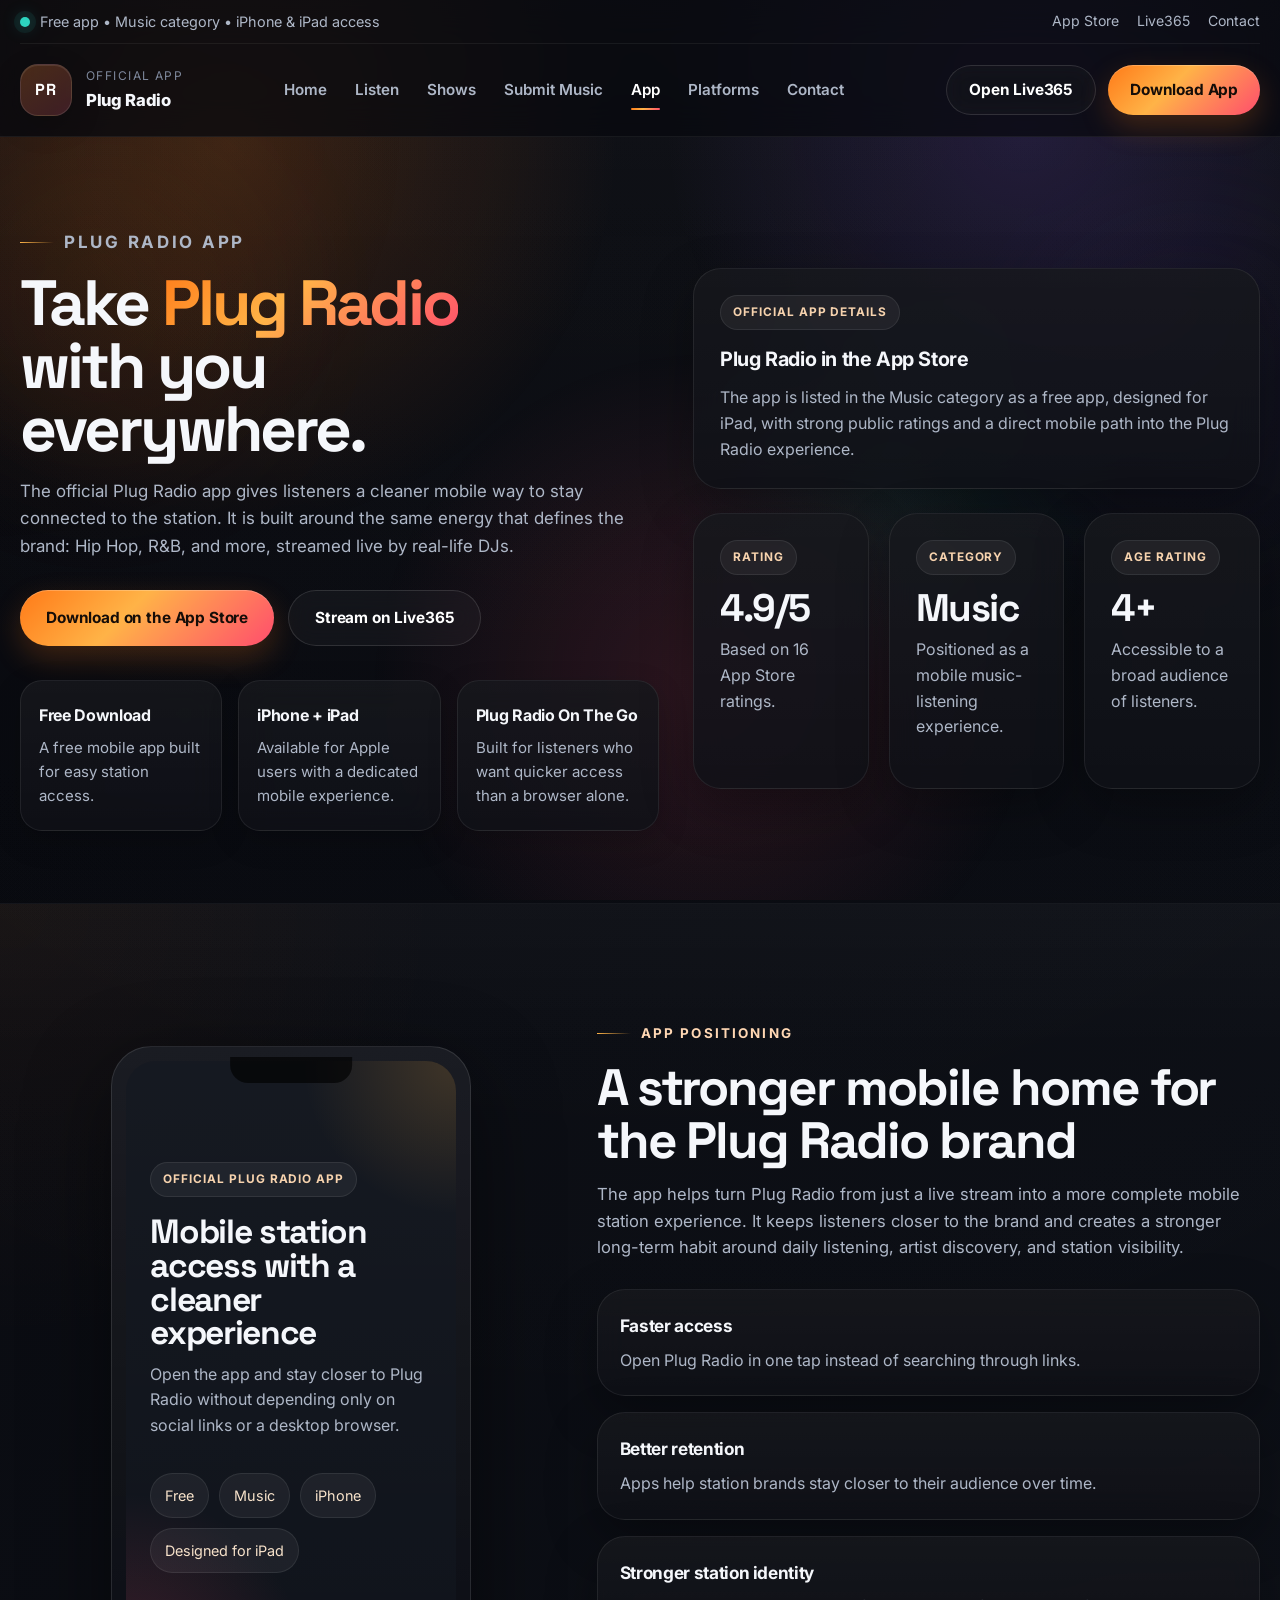
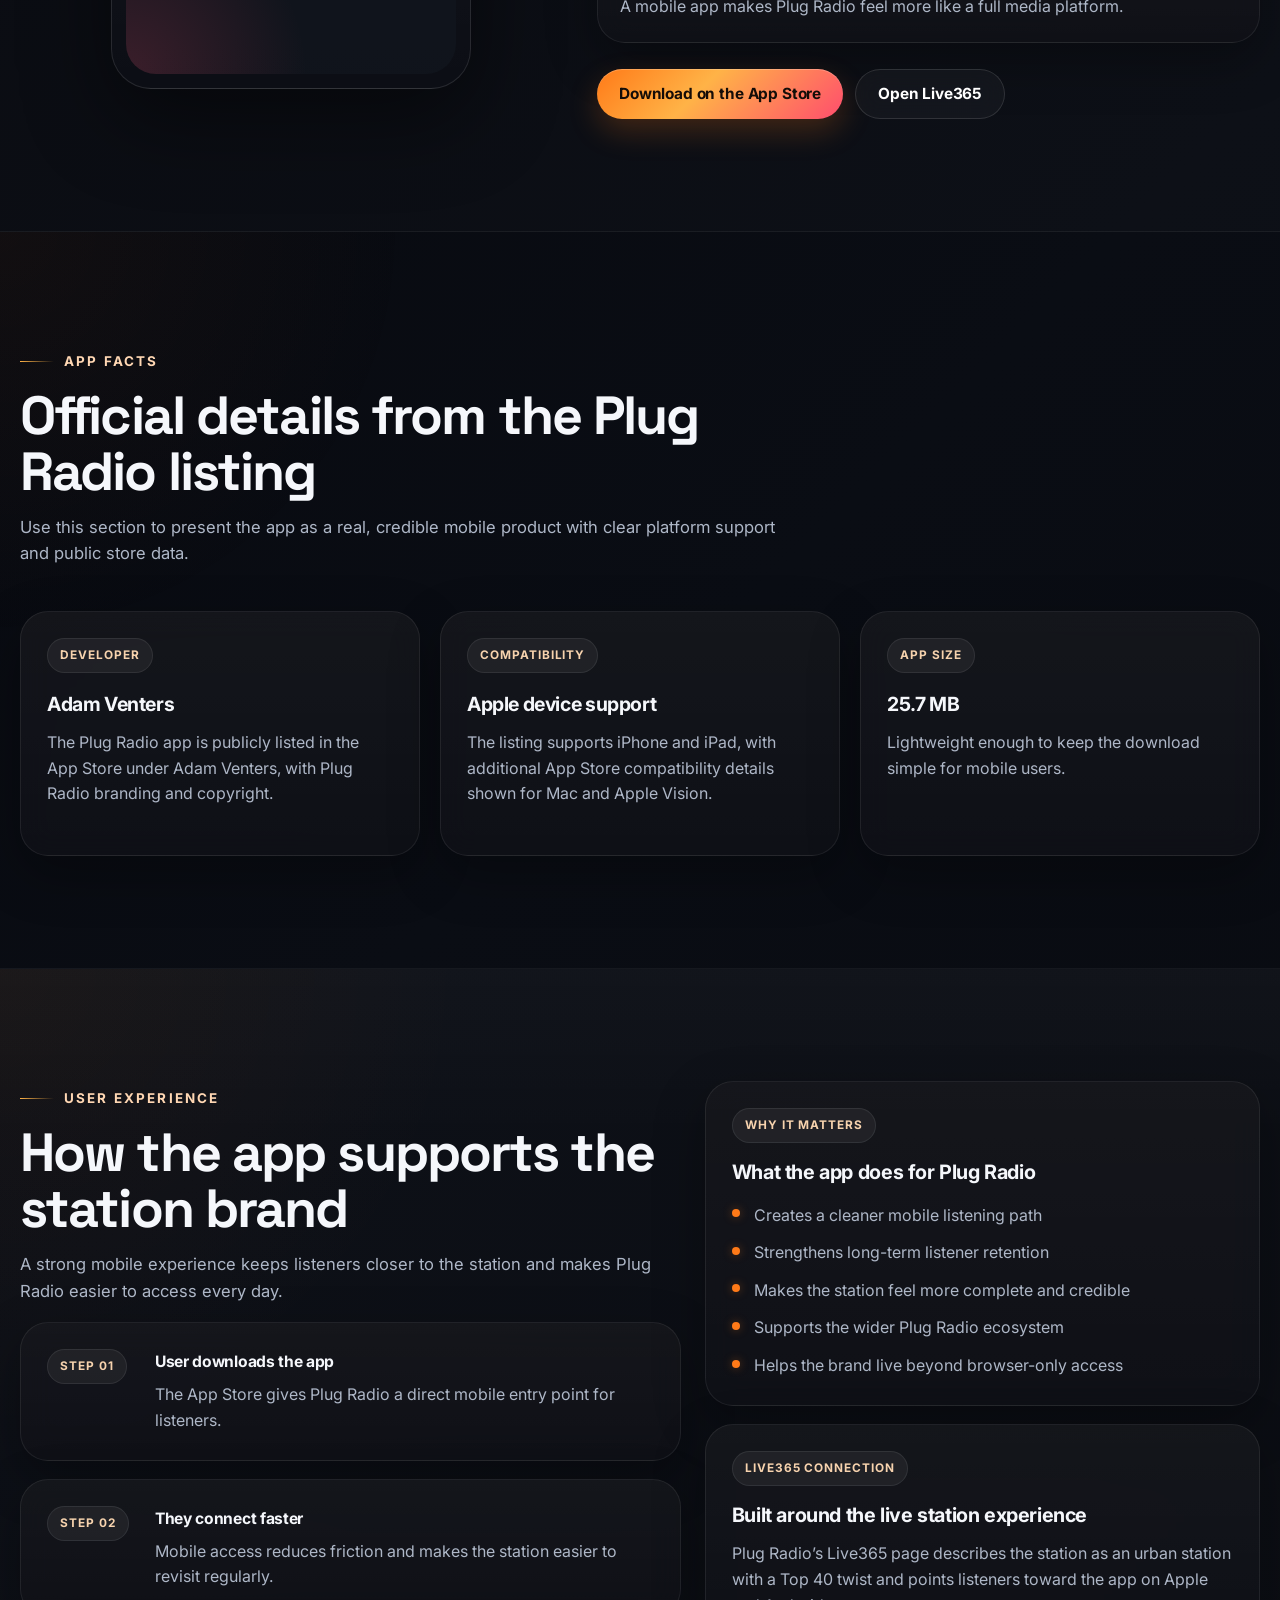
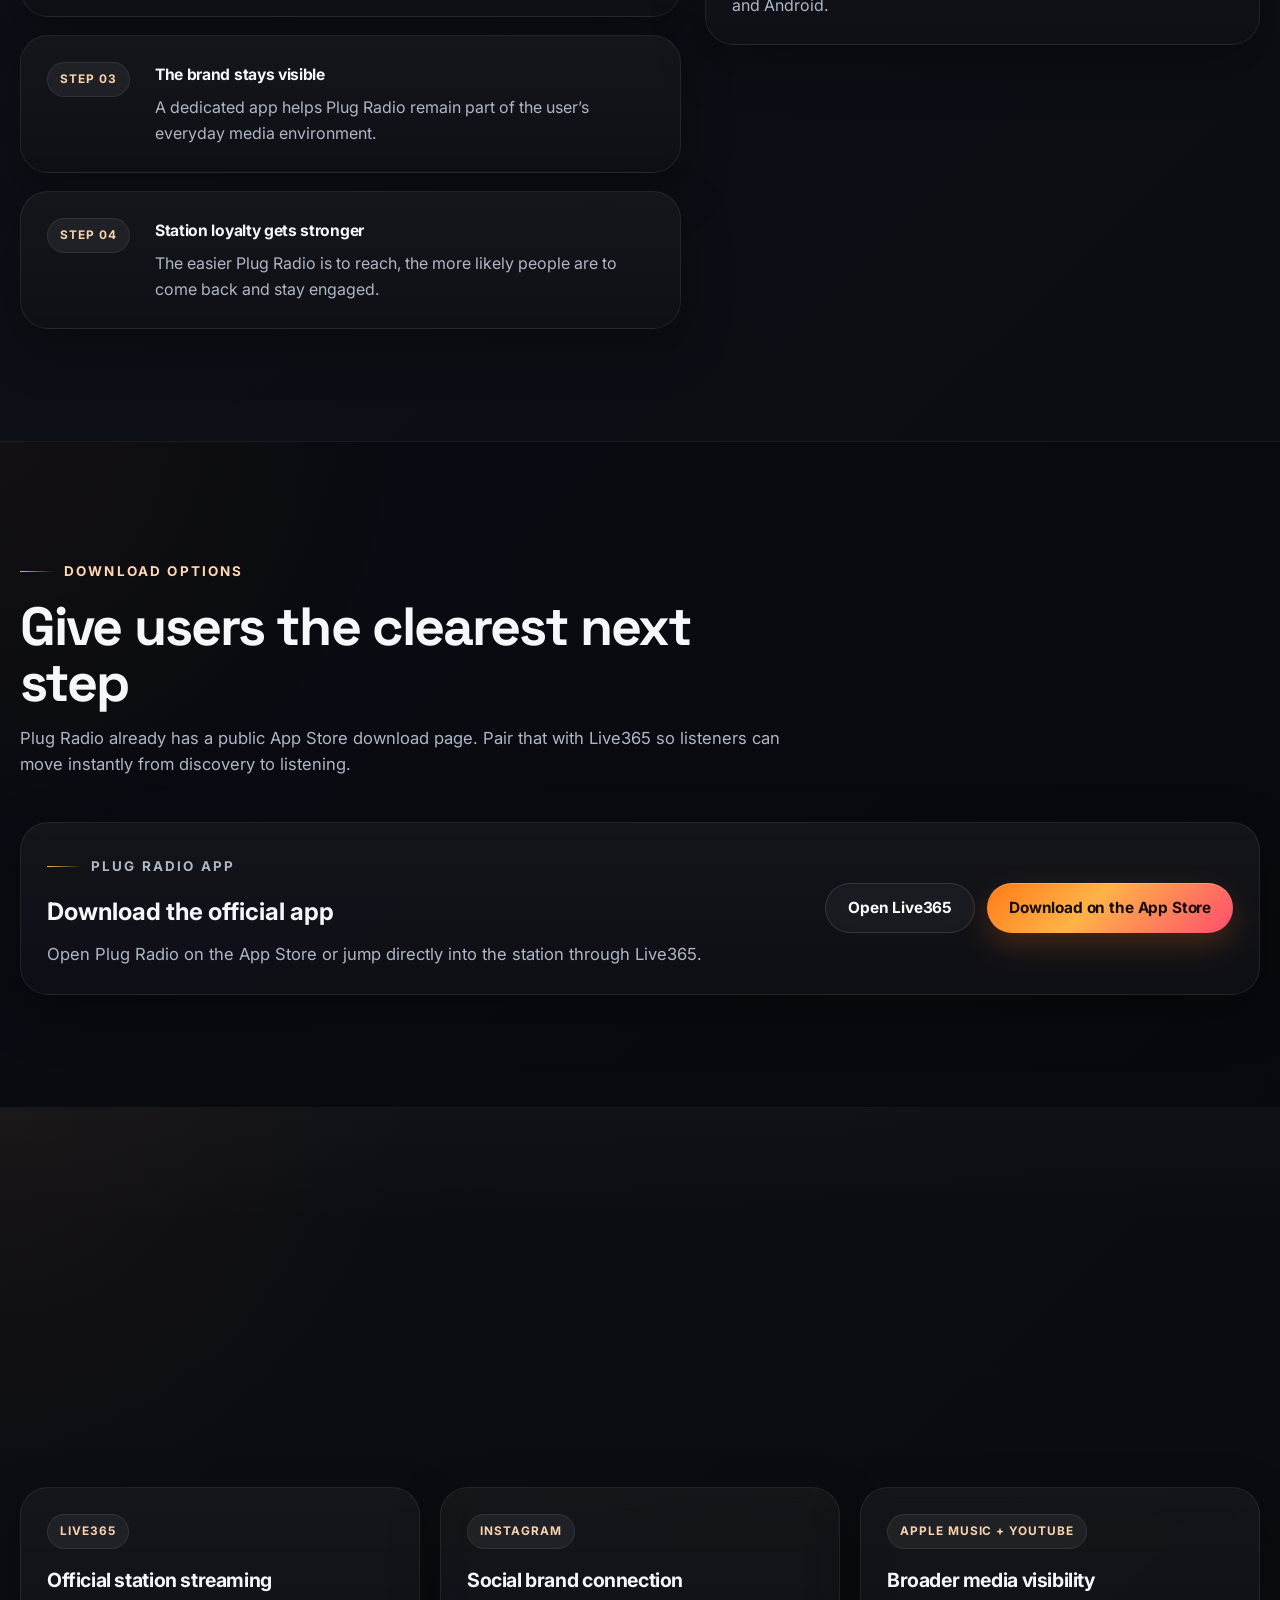
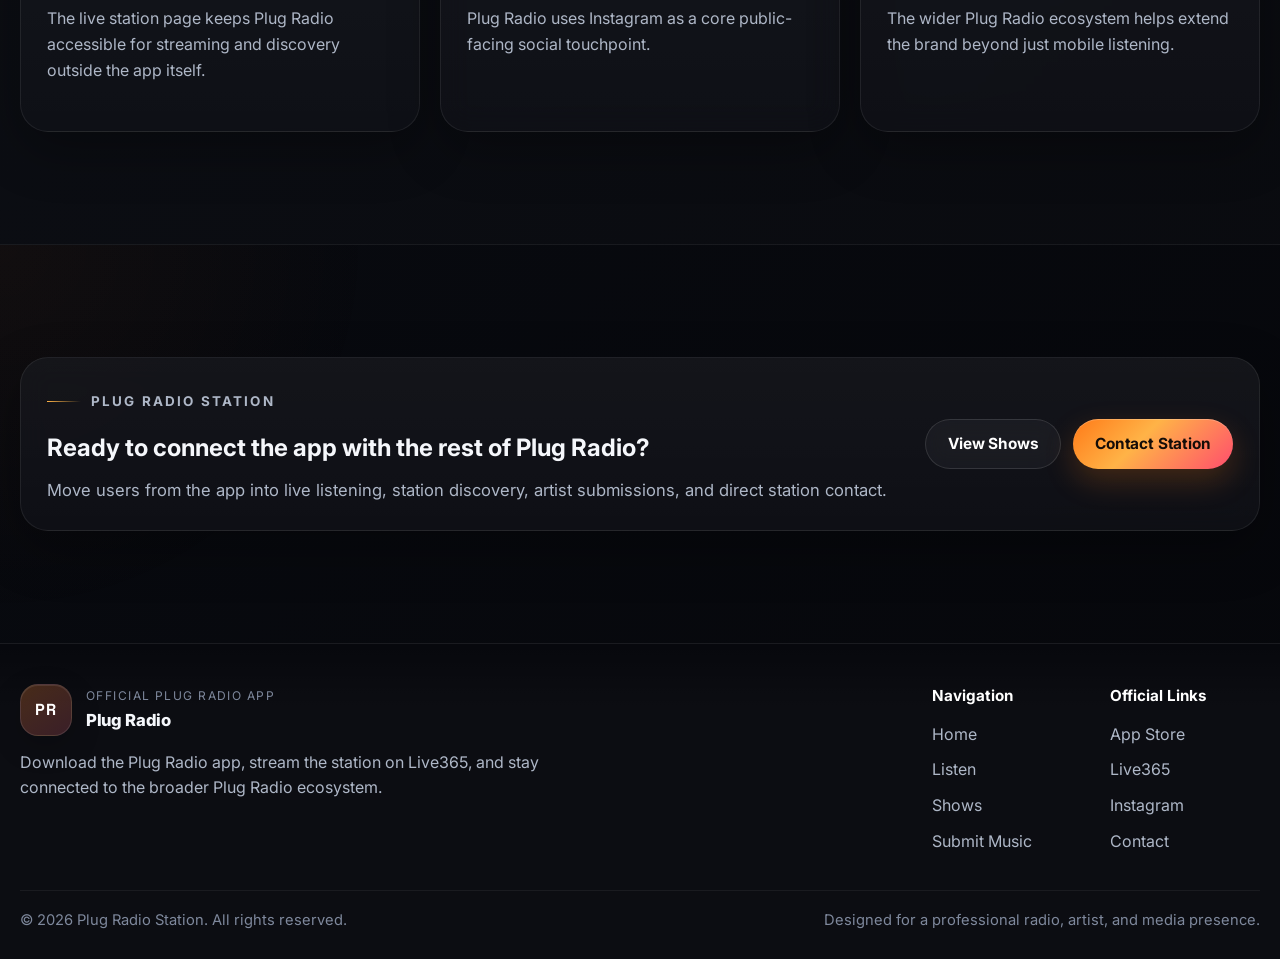
==== commit de1ab752: "third commit" ====
--- a/pages/app.html
+++ b/pages/app.html
@@ -8,16 +8,16 @@
     />
 
     <title>
-      Plug Radio Station App | Mobile Access, Alerts & Station Experience
+      Plug Radio App | Free iPhone & iPad Radio App for Plug Radio Station
     </title>
 
     <meta
       name="description"
-      content="Explore the Plug Radio Station app experience with live access, artist features, station alerts, exclusive content, and on-the-go connection to the station brand."
+      content="Download the official Plug Radio app for iPhone and iPad. Stream Plug Radio, discover Hip Hop, R&B and more, and stay connected to the station through mobile access."
     />
     <meta
       name="keywords"
-      content="Plug Radio Station app, radio app, live station app, artist features, mobile radio app, station alerts, live listening"
+      content="Plug Radio app, Plug Radio Station app, iPhone radio app, iPad radio app, hip hop radio app, R&B radio app, Live365 station app, Plug Radio download"
     />
     <meta name="theme-color" content="#09090d" />
     <meta name="robots" content="index, follow" />
@@ -29,11 +29,11 @@
     <!-- Open Graph -->
     <meta
       property="og:title"
-      content="Plug Radio Station App | Mobile Access, Alerts & Station Experience"
+      content="Plug Radio App | Free iPhone & iPad Radio App for Plug Radio Station"
     />
     <meta
       property="og:description"
-      content="Discover the Plug Radio Station mobile experience with live access, featured content, alerts, and artist visibility."
+      content="Download the official Plug Radio app for mobile access to live streaming, station updates, and the Plug Radio experience."
     />
     <meta property="og:type" content="website" />
     <meta property="og:site_name" content="Plug Radio Station" />
@@ -44,11 +44,11 @@
     <meta name="twitter:card" content="summary_large_image" />
     <meta
       name="twitter:title"
-      content="Plug Radio Station App | Mobile Access, Alerts & Station Experience"
+      content="Plug Radio App | Free iPhone & iPad Radio App for Plug Radio Station"
     />
     <meta
       name="twitter:description"
-      content="Take Plug Radio Station everywhere with a mobile-first station experience."
+      content="Take Plug Radio everywhere with the official mobile app."
     />
     <meta name="twitter:image" content="../assets/images/og-plug-radio.jpg" />
 
@@ -86,19 +86,25 @@
         <div class="topbar">
           <p class="topbar-text">
             <span class="status-dot"></span>
-            Professional internet radio • artist spotlight • live interviews
+            Free app • Music category • iPhone &amp; iPad access
           </p>
 
           <div class="topbar-links">
             <a
-              href="https://www.instagram.com/plug_radio_station/"
+              href="https://apps.apple.com/us/app/plug-radio/id6449266776"
               target="_blank"
               rel="noopener noreferrer"
-              aria-label="Visit Plug Radio Station on Instagram"
+              aria-label="Download Plug Radio on the App Store"
             >
-              Instagram
+              App Store
             </a>
-            <a href="./shows.html">Shows</a>
+            <a
+              href="https://live365.com/station/Plug-Radio-a37141"
+              target="_blank"
+              rel="noopener noreferrer"
+            >
+              Live365
+            </a>
             <a href="./contact.html">Contact</a>
           </div>
         </div>
@@ -107,8 +113,8 @@
           <a class="brand" href="../index.html" aria-label="Plug Radio Station home">
             <div class="brand-mark" aria-hidden="true">PR</div>
             <div class="brand-copy">
-              <span class="brand-eyebrow">Live Station</span>
-              <span class="brand-name">Plug Radio Station</span>
+              <span class="brand-eyebrow">Official App</span>
+              <span class="brand-name">Plug Radio</span>
             </div>
           </a>
 
@@ -130,13 +136,27 @@
             <a href="./shows.html">Shows</a>
             <a href="./submit.html">Submit Music</a>
             <a href="./app.html">App</a>
-            <a href="../index.html#social">Social</a>
+            <a href="../index.html#platforms">Platforms</a>
             <a href="./contact.html">Contact</a>
           </nav>
 
           <div class="nav-actions">
-            <a class="btn btn-outline" href="./submit.html">Submit Music</a>
-            <a class="btn btn-primary" href="../index.html#listen">Listen Live</a>
+            <a
+              class="btn btn-outline"
+              href="https://live365.com/station/Plug-Radio-a37141"
+              target="_blank"
+              rel="noopener noreferrer"
+            >
+              Open Live365
+            </a>
+            <a
+              class="btn btn-primary"
+              href="https://apps.apple.com/us/app/plug-radio/id6449266776"
+              target="_blank"
+              rel="noopener noreferrer"
+            >
+              Download App
+            </a>
           </div>
         </div>
       </div>
@@ -149,60 +169,92 @@
       <section class="page-hero section" aria-labelledby="app-page-title">
         <div class="container page-hero-grid">
           <div class="page-hero-copy reveal">
-            <p class="eyebrow">Plug Radio Station App</p>
+            <p class="eyebrow">Plug Radio App</p>
 
             <h1 id="app-page-title">
-              Bring the full
-              <span class="text-gradient">Plug Radio experience</span>
-              into every pocket.
+              Take
+              <span class="text-gradient">Plug Radio</span>
+              with you everywhere.
             </h1>
 
             <p>
-              The app page positions Plug Radio Station as more than just a
-              website or stream. It presents the station as an always-accessible
-              mobile experience built for listeners, artists, guests, and brand
-              partners who want faster connection to the station ecosystem.
+              The official Plug Radio app gives listeners a cleaner mobile way
+              to stay connected to the station. It is built around the same
+              energy that defines the brand: Hip Hop, R&amp;B, and more,
+              streamed live by real-life DJs.
             </p>
 
             <div class="hero-actions">
-              <a class="btn btn-primary btn-lg" href="#download-options">
-                View Download Options
+              <a
+                class="btn btn-primary btn-lg"
+                href="https://apps.apple.com/us/app/plug-radio/id6449266776"
+                target="_blank"
+                rel="noopener noreferrer"
+              >
+                Download on the App Store
               </a>
-              <a class="btn btn-outline btn-lg" href="../index.html#listen">
-                Listen Live
+              <a
+                class="btn btn-outline btn-lg"
+                href="https://live365.com/station/Plug-Radio-a37141"
+                target="_blank"
+                rel="noopener noreferrer"
+              >
+                Stream on Live365
               </a>
+            </div>
+
+            <div class="hero-proof">
+              <div class="proof-card">
+                <strong>Free Download</strong>
+                <span>
+                  A free mobile app built for easy station access.
+                </span>
+              </div>
+
+              <div class="proof-card">
+                <strong>iPhone + iPad</strong>
+                <span>
+                  Available for Apple users with a dedicated mobile experience.
+                </span>
+              </div>
+
+              <div class="proof-card">
+                <strong>Plug Radio On The Go</strong>
+                <span>
+                  Built for listeners who want quicker access than a browser alone.
+                </span>
+              </div>
             </div>
           </div>
 
           <div class="page-shell reveal">
             <article class="page-card">
-              <span class="panel-kicker">Mobile Experience</span>
-              <h3>Turn the station into a stronger daily habit</h3>
-              <p>
-                A real station app makes it easier to keep listeners connected,
-                push updates faster, spotlight artists, promote interviews, and
-                make Plug Radio feel like a full media platform instead of only
-                a social page.
+              <span class="panel-kicker">Official App Details</span>
+              <h3>Plug Radio in the App Store</h3>
+              <p>
+                The app is listed in the Music category as a free app, designed
+                for iPad, with strong public ratings and a direct mobile path
+                into the Plug Radio experience.
               </p>
             </article>
 
             <div class="stat-grid">
               <article class="stat-card">
-                <span class="stat-label">Live Access</span>
-                <strong>Instant</strong>
-                <p>Give listeners one-tap access to the station anytime.</p>
+                <span class="stat-label">Rating</span>
+                <strong>4.9/5</strong>
+                <p>Based on 16 App Store ratings.</p>
               </article>
 
               <article class="stat-card">
-                <span class="stat-label">Artist Visibility</span>
-                <strong>Stronger</strong>
-                <p>Feature artists in a more organized, premium environment.</p>
+                <span class="stat-label">Category</span>
+                <strong>Music</strong>
+                <p>Positioned as a mobile music-listening experience.</p>
               </article>
 
               <article class="stat-card">
-                <span class="stat-label">Station Retention</span>
-                <strong>Higher</strong>
-                <p>Keep people connected beyond random social scrolling.</p>
+                <span class="stat-label">Age Rating</span>
+                <strong>4+</strong>
+                <p>Accessible to a broad audience of listeners.</p>
               </article>
             </div>
           </div>
@@ -217,105 +269,118 @@
           <div class="app-visual reveal">
             <div class="app-device">
               <div class="app-screen">
-                <span class="app-chip">Plug Radio App</span>
-                <h3>Live station access with a premium mobile feel</h3>
+                <span class="app-chip">Official Plug Radio App</span>
+                <h3>Mobile station access with a cleaner experience</h3>
                 <p>
-                  Use the app to unify streaming, alerts, featured interviews,
-                  artist drops, and ongoing station engagement.
+                  Open the app and stay closer to Plug Radio without depending
+                  only on social links or a desktop browser.
                 </p>
 
                 <div class="app-tags">
-                  <span>Live listening</span>
-                  <span>Artist spotlight</span>
-                  <span>Push alerts</span>
-                  <span>Station updates</span>
+                  <span>Free</span>
+                  <span>Music</span>
+                  <span>iPhone</span>
+                  <span>Designed for iPad</span>
                 </div>
               </div>
             </div>
           </div>
 
           <div class="app-copy reveal">
-            <p class="eyebrow">Why It Matters</p>
+            <p class="eyebrow">App Positioning</p>
             <h2 id="app-showcase-title">
-              A mobile app gives the station a bigger identity
+              A stronger mobile home for the Plug Radio brand
             </h2>
             <p class="section-text">
-              The app makes Plug Radio Station easier to access, easier to
-              remember, and easier to grow. It creates a stronger home base for
-              live sessions, featured content, station alerts, and artist
-              visibility while giving the overall brand a more serious media
-              presence.
+              The app helps turn Plug Radio from just a live stream into a more
+              complete mobile station experience. It keeps listeners closer to
+              the brand and creates a stronger long-term habit around daily
+              listening, artist discovery, and station visibility.
             </p>
 
             <div class="app-benefits">
               <article class="benefit-card">
-                <h3>Keep listeners close</h3>
+                <h3>Faster access</h3>
                 <p>
-                  Make it easy for users to return to the station without
-                  relying only on Instagram or outside links.
+                  Open Plug Radio in one tap instead of searching through links.
                 </p>
               </article>
 
               <article class="benefit-card">
-                <h3>Promote content faster</h3>
+                <h3>Better retention</h3>
                 <p>
-                  Highlight live shows, artist interviews, schedules, and
-                  announcements in one place.
+                  Apps help station brands stay closer to their audience over time.
                 </p>
               </article>
 
               <article class="benefit-card">
-                <h3>Grow the station brand</h3>
+                <h3>Stronger station identity</h3>
                 <p>
-                  Present Plug Radio as a complete platform built for culture,
-                  music, and real audience connection.
+                  A mobile app makes Plug Radio feel more like a full media platform.
                 </p>
               </article>
             </div>
+
+            <div class="store-buttons">
+              <a
+                class="btn btn-primary"
+                href="https://apps.apple.com/us/app/plug-radio/id6449266776"
+                target="_blank"
+                rel="noopener noreferrer"
+              >
+                Download on the App Store
+              </a>
+              <a
+                class="btn btn-outline"
+                href="https://live365.com/station/Plug-Radio-a37141"
+                target="_blank"
+                rel="noopener noreferrer"
+              >
+                Open Live365
+              </a>
+            </div>
           </div>
         </div>
       </section>
 
       <!-- =========================
-           CORE FEATURES
+           APP FACTS
       ========================== -->
-      <section class="section" aria-labelledby="features-title">
+      <section class="section" aria-labelledby="app-facts-title">
         <div class="container">
           <div class="section-heading reveal">
-            <p class="eyebrow">Core Features</p>
-            <h2 id="features-title">What the Plug Radio app should help users do</h2>
+            <p class="eyebrow">App Facts</p>
+            <h2 id="app-facts-title">Official details from the Plug Radio listing</h2>
             <p class="section-text">
-              The best station apps are not overloaded. They focus on the
-              features that create repeat usage, brand value, and better artist
-              presentation.
+              Use this section to present the app as a real, credible mobile
+              product with clear platform support and public store data.
             </p>
           </div>
 
           <div class="detail-grid">
             <article class="detail-card reveal">
-              <span class="info-kicker">Live Stream</span>
-              <h3>One-tap listening access</h3>
-              <p>
-                Let listeners open the app and immediately hear the station
-                without searching through multiple links or pages.
+              <span class="info-kicker">Developer</span>
+              <h3>Adam Venters</h3>
+              <p>
+                The Plug Radio app is publicly listed in the App Store under
+                Adam Venters, with Plug Radio branding and copyright.
               </p>
             </article>
 
             <article class="detail-card reveal">
-              <span class="info-kicker">Show Alerts</span>
-              <h3>Push key moments to the audience</h3>
-              <p>
-                Notify listeners when interviews, special guests, artist
-                spotlights, and major live sessions are about to start.
+              <span class="info-kicker">Compatibility</span>
+              <h3>Apple device support</h3>
+              <p>
+                The listing supports iPhone and iPad, with additional App Store
+                compatibility details shown for Mac and Apple Vision.
               </p>
             </article>
 
             <article class="detail-card reveal">
-              <span class="info-kicker">Artist Features</span>
-              <h3>Spotlight talent more professionally</h3>
-              <p>
-                Use dedicated in-app sections for featured artists, interview
-                clips, releases, and station-backed visibility.
+              <span class="info-kicker">App Size</span>
+              <h3>25.7 MB</h3>
+              <p>
+                Lightweight enough to keep the download simple for mobile users.
               </p>
             </article>
           </div>
@@ -330,11 +395,10 @@
           <div class="page-stack reveal">
             <div class="section-heading" style="margin-bottom: 0;">
               <p class="eyebrow">User Experience</p>
-              <h2 id="experience-title">How the app can turn first-time visitors into regular users</h2>
+              <h2 id="experience-title">How the app supports the station brand</h2>
               <p class="section-text">
-                A clear mobile experience creates a stronger loop between live
-                listening, artist discovery, social visibility, and recurring
-                station engagement.
+                A strong mobile experience keeps listeners closer to the station
+                and makes Plug Radio easier to access every day.
               </p>
             </div>
 
@@ -342,10 +406,10 @@
               <article class="timeline-item">
                 <span class="timeline-label">Step 01</span>
                 <div>
-                  <strong>User opens the app</strong>
+                  <strong>User downloads the app</strong>
                   <p>
-                    The first thing they should see is clear branding, live
-                    access, and what is happening on the station now.
+                    The App Store gives Plug Radio a direct mobile entry point
+                    for listeners.
                   </p>
                 </div>
               </article>
@@ -353,10 +417,10 @@
               <article class="timeline-item">
                 <span class="timeline-label">Step 02</span>
                 <div>
-                  <strong>They discover featured content</strong>
+                  <strong>They connect faster</strong>
                   <p>
-                    Surface current shows, artist spotlights, guest appearances,
-                    and station announcements so the app feels active.
+                    Mobile access reduces friction and makes the station easier
+                    to revisit regularly.
                   </p>
                 </div>
               </article>
@@ -364,10 +428,10 @@
               <article class="timeline-item">
                 <span class="timeline-label">Step 03</span>
                 <div>
-                  <strong>The station keeps them updated</strong>
+                  <strong>The brand stays visible</strong>
                   <p>
-                    Use notifications and in-app highlights to bring listeners
-                    back for the next important moment.
+                    A dedicated app helps Plug Radio remain part of the user’s
+                    everyday media environment.
                   </p>
                 </div>
               </article>
@@ -375,10 +439,10 @@
               <article class="timeline-item">
                 <span class="timeline-label">Step 04</span>
                 <div>
-                  <strong>The brand becomes part of their routine</strong>
+                  <strong>Station loyalty gets stronger</strong>
                   <p>
-                    Over time, the app becomes the easiest way for users to stay
-                    locked into Plug Radio Station.
+                    The easier Plug Radio is to reach, the more likely people are
+                    to come back and stay engaged.
                   </p>
                 </div>
               </article>
@@ -387,24 +451,24 @@
 
           <div class="page-stack reveal">
             <article class="list-card">
-              <span class="info-kicker">Mobile Value</span>
-              <h3>Why an app strengthens the station</h3>
+              <span class="info-kicker">Why It Matters</span>
+              <h3>What the app does for Plug Radio</h3>
               <ul>
-                <li>Gives listeners easier repeat access</li>
-                <li>Creates more direct station-to-user communication</li>
-                <li>Builds more professional presentation for artists</li>
-                <li>Improves the perception of Plug Radio as a real platform</li>
-                <li>Creates a stronger bridge between content and community</li>
+                <li>Creates a cleaner mobile listening path</li>
+                <li>Strengthens long-term listener retention</li>
+                <li>Makes the station feel more complete and credible</li>
+                <li>Supports the wider Plug Radio ecosystem</li>
+                <li>Helps the brand live beyond browser-only access</li>
               </ul>
             </article>
 
             <article class="page-card">
-              <span class="info-kicker">Positioning</span>
-              <h3>What this page communicates</h3>
-              <p>
-                This page tells visitors that Plug Radio Station is building a
-                broader ecosystem around live listening, artist development,
-                premium station content, and mobile-first media presence.
+              <span class="info-kicker">Live365 Connection</span>
+              <h3>Built around the live station experience</h3>
+              <p>
+                Plug Radio’s Live365 page describes the station as an urban
+                station with a Top 40 twist and points listeners toward the app
+                on Apple and Android.
               </p>
             </article>
           </div>
@@ -418,37 +482,40 @@
         <div class="container">
           <div class="section-heading reveal">
             <p class="eyebrow">Download Options</p>
-            <h2 id="download-options-title">Give users a clean next step</h2>
+            <h2 id="download-options-title">Give users the clearest next step</h2>
             <p class="section-text">
-              Replace the buttons below with your real App Store and Google Play
-              links once the station app is ready.
+              Plug Radio already has a public App Store download page. Pair that
+              with Live365 so listeners can move instantly from discovery to
+              listening.
             </p>
           </div>
 
           <div class="cta-band reveal" id="download-options">
             <div>
-              <p class="eyebrow">Plug Radio Station App</p>
-              <h2 style="margin-bottom: 10px;">Take the station everywhere</h2>
+              <p class="eyebrow">Plug Radio App</p>
+              <h2 style="margin-bottom: 10px;">Download the official app</h2>
               <p class="section-text" style="margin: 0;">
-                Download the app for live access, featured artist content,
-                station updates, and a stronger mobile Plug Radio experience.
+                Open Plug Radio on the App Store or jump directly into the
+                station through Live365.
               </p>
             </div>
 
             <div class="cta-band-actions">
               <a
                 class="btn btn-outline"
-                href="#"
-                aria-label="Add your App Store link here"
+                href="https://live365.com/station/Plug-Radio-a37141"
+                target="_blank"
+                rel="noopener noreferrer"
               >
-                App Store
+                Open Live365
               </a>
               <a
                 class="btn btn-primary"
-                href="#"
-                aria-label="Add your Google Play link here"
+                href="https://apps.apple.com/us/app/plug-radio/id6449266776"
+                target="_blank"
+                rel="noopener noreferrer"
               >
-                Google Play
+                Download on the App Store
               </a>
             </div>
           </div>
@@ -461,40 +528,39 @@
       <section class="section section-dark" aria-labelledby="expansion-title">
         <div class="container">
           <div class="section-heading reveal">
-            <p class="eyebrow">Expansion Potential</p>
-            <h2 id="expansion-title">What the app can become over time</h2>
+            <p class="eyebrow">Bigger Ecosystem</p>
+            <h2 id="expansion-title">The app sits inside a wider Plug Radio presence</h2>
             <p class="section-text">
-              This is more than a place to stream. Over time, the app can become
-              a bigger station hub for culture, artists, interviews, and real
-              community interaction.
+              Plug Radio is not just an app. It also has a Live365 station page,
+              an Instagram presence, a YouTube channel, and an Apple Music
+              presence around The Plug.
             </p>
           </div>
 
           <div class="detail-grid">
             <article class="detail-card reveal">
-              <span class="info-kicker">Replay Library</span>
-              <h3>Save top moments from the station</h3>
-              <p>
-                Archive interviews, special broadcasts, artist segments, and
-                premium audio moments inside the app experience.
+              <span class="info-kicker">Live365</span>
+              <h3>Official station streaming</h3>
+              <p>
+                The live station page keeps Plug Radio accessible for streaming
+                and discovery outside the app itself.
               </p>
             </article>
 
             <article class="detail-card reveal">
-              <span class="info-kicker">Featured Artists</span>
-              <h3>Build stronger artist visibility lanes</h3>
-              <p>
-                Let featured artists live inside a more polished station
-                environment with dedicated sections, drops, and highlights.
+              <span class="info-kicker">Instagram</span>
+              <h3>Social brand connection</h3>
+              <p>
+                Plug Radio uses Instagram as a core public-facing social touchpoint.
               </p>
             </article>
 
             <article class="detail-card reveal">
-              <span class="info-kicker">Community Layer</span>
-              <h3>Make the station feel more alive</h3>
-              <p>
-                Add event announcements, exclusive updates, and listener-focused
-                touchpoints that make Plug Radio feel active every day.
+              <span class="info-kicker">Apple Music + YouTube</span>
+              <h3>Broader media visibility</h3>
+              <p>
+                The wider Plug Radio ecosystem helps extend the brand beyond just
+                mobile listening.
               </p>
             </article>
           </div>
@@ -510,11 +576,11 @@
             <div>
               <p class="eyebrow">Plug Radio Station</p>
               <h2 id="app-cta-title" style="margin-bottom: 10px;">
-                Want to connect the app with the rest of the station?
+                Ready to connect the app with the rest of Plug Radio?
               </h2>
               <p class="section-text" style="margin: 0;">
-                Keep the ecosystem moving by sending users into shows,
-                submissions, interviews, and the live station experience.
+                Move users from the app into live listening, station discovery,
+                artist submissions, and direct station contact.
               </p>
             </div>
 
@@ -536,14 +602,14 @@
           <a class="brand brand-footer" href="../index.html">
             <div class="brand-mark" aria-hidden="true">PR</div>
             <div class="brand-copy">
-              <span class="brand-eyebrow">Professional Station</span>
-              <span class="brand-name">Plug Radio Station</span>
+              <span class="brand-eyebrow">Official Plug Radio App</span>
+              <span class="brand-name">Plug Radio</span>
             </div>
           </a>
 
           <p>
-            Built to promote the station, spotlight artists, and create a
-            stronger digital radio presence.
+            Download the Plug Radio app, stream the station on Live365, and stay
+            connected to the broader Plug Radio ecosystem.
           </p>
         </div>
 
@@ -557,7 +623,21 @@
           </div>
 
           <div>
-            <h4>Connect</h4>
+            <h4>Official Links</h4>
+            <a
+              href="https://apps.apple.com/us/app/plug-radio/id6449266776"
+              target="_blank"
+              rel="noopener noreferrer"
+            >
+              App Store
+            </a>
+            <a
+              href="https://live365.com/station/Plug-Radio-a37141"
+              target="_blank"
+              rel="noopener noreferrer"
+            >
+              Live365
+            </a>
             <a
               href="https://www.instagram.com/plug_radio_station/"
               target="_blank"
@@ -566,8 +646,6 @@
               Instagram
             </a>
             <a href="./contact.html">Contact</a>
-            <a href="./app.html">App</a>
-            <a href="../index.html#social">Social</a>
           </div>
         </div>
       </div>
--- a/style.css
+++ b/style.css
@@ -5,13 +5,14 @@
 ========================================= */
 
 :root {
-  --bg: #05060a;
+  --bg: #04050a;
   --bg-soft: #0a0d14;
-  --bg-elevated: #10141d;
-  --bg-deep: #07090f;
+  --bg-elevated: #111622;
+  --bg-deep: #06080e;
+  --bg-card: rgba(12, 15, 24, 0.82);
 
   --panel: rgba(15, 18, 28, 0.78);
-  --panel-strong: rgba(12, 15, 24, 0.9);
+  --panel-strong: rgba(12, 15, 24, 0.92);
   --panel-light: rgba(255, 255, 255, 0.04);
 
   --line: rgba(255, 255, 255, 0.09);
@@ -28,12 +29,16 @@
   --accent: #ff4d6d;
   --accent-2: #8b5cf6;
   --success: #2dd4bf;
-
-  --shadow-lg: 0 24px 80px rgba(0, 0, 0, 0.45);
-  --shadow-md: 0 16px 48px rgba(0, 0, 0, 0.28);
+  --warning: #fbbf24;
+
+  --shadow-lg: 0 28px 88px rgba(0, 0, 0, 0.48);
+  --shadow-md: 0 18px 52px rgba(0, 0, 0, 0.3);
   --shadow-sm: 0 10px 30px rgba(0, 0, 0, 0.18);
-
-  --radius-2xl: 34px;
+  --shadow-glow:
+    0 0 0 1px rgba(255, 255, 255, 0.02),
+    0 18px 45px rgba(0, 0, 0, 0.3);
+
+  --radius-2xl: 36px;
   --radius-xl: 28px;
   --radius-lg: 22px;
   --radius-md: 16px;
@@ -41,26 +46,27 @@
 
   --container: 1240px;
   --header-height: 92px;
-  --section-space: 110px;
+  --section-space: 112px;
 
   --gradient-main: linear-gradient(
     135deg,
     rgba(255, 122, 24, 1) 0%,
-    rgba(255, 179, 71, 1) 45%,
+    rgba(255, 179, 71, 1) 42%,
     rgba(255, 77, 109, 1) 100%
   );
 
   --gradient-border: linear-gradient(
     135deg,
     rgba(255, 179, 71, 0.55),
-    rgba(255, 77, 109, 0.38),
+    rgba(255, 77, 109, 0.4),
     rgba(139, 92, 246, 0.3)
   );
 
   --gradient-glow:
-    radial-gradient(circle at 20% 20%, rgba(255, 122, 24, 0.22), transparent 38%),
-    radial-gradient(circle at 80% 15%, rgba(139, 92, 246, 0.18), transparent 30%),
-    radial-gradient(circle at 50% 78%, rgba(255, 77, 109, 0.15), transparent 34%);
+    radial-gradient(circle at 18% 16%, rgba(255, 122, 24, 0.18), transparent 30%),
+    radial-gradient(circle at 80% 14%, rgba(139, 92, 246, 0.16), transparent 28%),
+    radial-gradient(circle at 55% 76%, rgba(255, 77, 109, 0.14), transparent 34%),
+    radial-gradient(circle at 70% 54%, rgba(45, 212, 191, 0.08), transparent 22%);
 
   --font-body:
     "Inter",
@@ -76,6 +82,10 @@
     sans-serif;
 }
 
+/* =========================
+   RESET / BASE
+========================= */
+
 *,
 *::before,
 *::after {
@@ -91,13 +101,14 @@
   min-width: 320px;
   font-family: var(--font-body);
   color: var(--text);
-  background:
-    linear-gradient(180deg, rgba(255, 255, 255, 0.015), transparent 18%),
-    linear-gradient(135deg, #07080d 0%, #0a0d14 40%, #07070b 100%);
   line-height: 1.6;
   overflow-x: hidden;
   text-rendering: optimizeLegibility;
   -webkit-font-smoothing: antialiased;
+  background:
+    linear-gradient(180deg, rgba(255, 255, 255, 0.015), transparent 18%),
+    radial-gradient(circle at top center, rgba(255, 255, 255, 0.025), transparent 26%),
+    linear-gradient(135deg, #05060b 0%, #0a0d14 42%, #06070b 100%);
 }
 
 body.nav-open {
@@ -110,8 +121,8 @@
 canvas,
 audio,
 iframe {
+  display: block;
   max-width: 100%;
-  display: block;
 }
 
 a {
@@ -144,11 +155,11 @@
   list-style: none;
 }
 
-p,
 h1,
 h2,
 h3,
-h4 {
+h4,
+p {
   margin-top: 0;
 }
 
@@ -167,7 +178,7 @@
 input:focus-visible,
 textarea:focus-visible,
 select:focus-visible {
-  outline: 2px solid rgba(255, 179, 71, 0.9);
+  outline: 2px solid rgba(255, 179, 71, 0.92);
   outline-offset: 3px;
 }
 
@@ -182,8 +193,8 @@
 ::-webkit-scrollbar-thumb {
   background: linear-gradient(
     180deg,
-    rgba(255, 122, 24, 0.8),
-    rgba(255, 77, 109, 0.7)
+    rgba(255, 122, 24, 0.82),
+    rgba(255, 77, 109, 0.72)
   );
   border-radius: 999px;
   border: 2px solid transparent;
@@ -198,10 +209,35 @@
   position: fixed;
   inset: 0;
   z-index: -2;
+  pointer-events: none;
   background:
     var(--gradient-glow),
     linear-gradient(180deg, rgba(255, 255, 255, 0.015), transparent 30%);
-  pointer-events: none;
+}
+
+.site-bg::before,
+.site-bg::after {
+  content: "";
+  position: absolute;
+  border-radius: 999px;
+  filter: blur(70px);
+  opacity: 0.35;
+}
+
+.site-bg::before {
+  width: 360px;
+  height: 360px;
+  left: -80px;
+  top: 120px;
+  background: rgba(255, 122, 24, 0.14);
+}
+
+.site-bg::after {
+  width: 320px;
+  height: 320px;
+  right: -70px;
+  top: 220px;
+  background: rgba(139, 92, 246, 0.12);
 }
 
 .site-noise {
@@ -218,7 +254,7 @@
 }
 
 /* =========================
-   BASE LAYOUT
+   LAYOUT
 ========================= */
 
 .container {
@@ -242,8 +278,9 @@
   position: absolute;
   inset: 0;
   pointer-events: none;
-  background: radial-gradient(circle at top left, rgba(255, 122, 24, 0.05), transparent 28%);
-  opacity: 0.75;
+  opacity: 0.85;
+  background:
+    radial-gradient(circle at top left, rgba(255, 122, 24, 0.05), transparent 28%);
 }
 
 .section-dark {
@@ -257,16 +294,16 @@
 .section-heading {
   position: relative;
   z-index: 1;
-  max-width: 760px;
-  margin-bottom: 42px;
+  max-width: 780px;
+  margin-bottom: 44px;
 }
 
 .section-heading h2 {
   margin-bottom: 14px;
   font-family: var(--font-display);
-  font-size: clamp(2rem, 4.2vw, 3.6rem);
-  line-height: 1.05;
-  letter-spacing: -0.03em;
+  font-size: clamp(2rem, 4.2vw, 3.8rem);
+  line-height: 1.04;
+  letter-spacing: -0.035em;
 }
 
 .section-text {
@@ -289,14 +326,14 @@
 .page-hero-copy h1 {
   margin-bottom: 18px;
   font-family: var(--font-display);
-  font-size: clamp(2.5rem, 5vw, 4.8rem);
+  font-size: clamp(2.5rem, 5vw, 4.9rem);
   line-height: 0.98;
   letter-spacing: -0.045em;
   max-width: 12ch;
 }
 
 .page-hero-copy p {
-  max-width: 62ch;
+  max-width: 64ch;
   color: var(--muted);
   font-size: 1.06rem;
 }
@@ -358,7 +395,7 @@
 }
 
 .site-header.is-scrolled {
-  background: rgba(7, 9, 14, 0.9);
+  background: rgba(7, 9, 14, 0.92);
   border-bottom-color: rgba(255, 255, 255, 0.08);
   box-shadow: 0 18px 40px rgba(0, 0, 0, 0.28);
 }
@@ -593,6 +630,25 @@
     background 0.2s ease,
     color 0.2s ease;
   will-change: transform;
+  overflow: hidden;
+}
+
+.btn::before {
+  content: "";
+  position: absolute;
+  inset: 0;
+  transform: translateX(-100%);
+  background: linear-gradient(
+    120deg,
+    transparent 0%,
+    rgba(255, 255, 255, 0.08) 50%,
+    transparent 100%
+  );
+  transition: transform 0.5s ease;
+}
+
+.btn:hover::before {
+  transform: translateX(100%);
 }
 
 .btn:hover {
@@ -657,7 +713,10 @@
 .show-badge,
 .app-chip,
 .stat-label,
-.timeline-label {
+.timeline-label,
+.genre-pill,
+.platform-pill,
+.live-meta-chip {
   display: inline-flex;
   align-items: center;
   width: fit-content;
@@ -694,6 +753,217 @@
   border-radius: 999px;
   background: var(--success);
   box-shadow: 0 0 14px rgba(45, 212, 191, 0.6);
+}
+
+/* =========================
+   ELITE RADIO UTILITIES
+========================= */
+
+.station-ticker,
+.platform-strip,
+.genre-strip,
+.live-meta-row,
+.station-badges,
+.audio-stats,
+.platform-grid,
+.station-metrics {
+  display: flex;
+  flex-wrap: wrap;
+  gap: 12px;
+}
+
+.station-ticker {
+  align-items: center;
+  padding: 14px 18px;
+  border-radius: 999px;
+  border: 1px solid rgba(255, 255, 255, 0.08);
+  background:
+    linear-gradient(180deg, rgba(255, 255, 255, 0.04), rgba(255, 255, 255, 0.015)),
+    rgba(255, 255, 255, 0.02);
+  overflow: hidden;
+}
+
+.station-ticker span {
+  white-space: nowrap;
+  color: var(--text-soft);
+  font-size: 0.92rem;
+}
+
+.station-ticker .live-pill {
+  flex: 0 0 auto;
+}
+
+.genre-pill,
+.platform-pill,
+.live-meta-chip {
+  color: #fff0dc;
+  background: rgba(255, 255, 255, 0.035);
+}
+
+.station-metric {
+  min-width: 140px;
+  padding: 18px;
+  border-radius: 20px;
+  border: 1px solid rgba(255, 255, 255, 0.07);
+  background:
+    linear-gradient(180deg, rgba(255, 255, 255, 0.03), rgba(255, 255, 255, 0.015)),
+    rgba(255, 255, 255, 0.015);
+}
+
+.station-metric strong {
+  display: block;
+  margin-top: 8px;
+  font-family: var(--font-display);
+  font-size: 1.5rem;
+  letter-spacing: -0.03em;
+}
+
+.station-metric span {
+  color: var(--muted);
+  font-size: 0.92rem;
+}
+
+.equalizer-bars {
+  display: flex;
+  align-items: end;
+  gap: 8px;
+  height: 86px;
+}
+
+.equalizer-bars span {
+  width: 10px;
+  border-radius: 999px;
+  background: var(--gradient-main);
+  box-shadow: 0 0 18px rgba(255, 122, 24, 0.22);
+  animation: radioPulse 1.7s ease-in-out infinite;
+}
+
+.equalizer-bars span:nth-child(1) {
+  height: 28px;
+  animation-delay: 0s;
+}
+.equalizer-bars span:nth-child(2) {
+  height: 54px;
+  animation-delay: 0.14s;
+}
+.equalizer-bars span:nth-child(3) {
+  height: 38px;
+  animation-delay: 0.28s;
+}
+.equalizer-bars span:nth-child(4) {
+  height: 72px;
+  animation-delay: 0.42s;
+}
+.equalizer-bars span:nth-child(5) {
+  height: 46px;
+  animation-delay: 0.56s;
+}
+.equalizer-bars span:nth-child(6) {
+  height: 62px;
+  animation-delay: 0.7s;
+}
+
+@keyframes radioPulse {
+  0%, 100% {
+    transform: scaleY(0.72);
+    opacity: 0.72;
+  }
+  50% {
+    transform: scaleY(1.06);
+    opacity: 1;
+  }
+}
+
+.rank-badge,
+.app-rank,
+.live-badge {
+  display: inline-flex;
+  align-items: center;
+  gap: 8px;
+  width: fit-content;
+  padding: 10px 14px;
+  border-radius: 999px;
+  color: #fff;
+  font-size: 0.84rem;
+  font-weight: 700;
+  background:
+    linear-gradient(135deg, rgba(255, 122, 24, 0.18), rgba(255, 77, 109, 0.14)),
+    rgba(255, 255, 255, 0.04);
+  border: 1px solid rgba(255, 255, 255, 0.08);
+}
+
+.rank-badge::before,
+.app-rank::before,
+.live-badge::before {
+  content: "";
+  width: 9px;
+  height: 9px;
+  border-radius: 999px;
+  background: var(--success);
+  box-shadow: 0 0 12px rgba(45, 212, 191, 0.52);
+}
+
+.station-callout,
+.radio-note,
+.editorial-note {
+  padding: 18px 20px;
+  border-radius: 18px;
+  border: 1px solid rgba(255, 255, 255, 0.08);
+  background:
+    linear-gradient(180deg, rgba(255, 255, 255, 0.035), rgba(255, 255, 255, 0.015)),
+    rgba(255, 255, 255, 0.02);
+}
+
+.station-callout strong,
+.radio-note strong,
+.editorial-note strong {
+  display: block;
+  margin-bottom: 8px;
+}
+
+.station-quote {
+  position: relative;
+  padding: 24px 24px 24px 72px;
+  border-radius: 24px;
+  background:
+    linear-gradient(180deg, rgba(255, 255, 255, 0.04), rgba(255, 255, 255, 0.015)),
+    rgba(255, 255, 255, 0.02);
+  border: 1px solid rgba(255, 255, 255, 0.08);
+}
+
+.station-quote::before {
+  content: "“";
+  position: absolute;
+  left: 22px;
+  top: 10px;
+  font-family: var(--font-display);
+  font-size: 4rem;
+  line-height: 1;
+  color: rgba(255, 179, 71, 0.4);
+}
+
+.station-quote p {
+  color: var(--text-soft);
+  font-size: 1rem;
+}
+
+.station-quote span {
+  display: inline-block;
+  margin-top: 10px;
+  color: var(--muted);
+  font-size: 0.9rem;
+}
+
+.radio-divider {
+  height: 1px;
+  border: 0;
+  background: linear-gradient(
+    90deg,
+    transparent,
+    rgba(255, 255, 255, 0.16),
+    transparent
+  );
+  margin: 0;
 }
 
 /* =========================
@@ -720,7 +990,12 @@
 .proof-card,
 .mini-card,
 .quick-link,
-.contact-item {
+.contact-item,
+.station-metric,
+.station-callout,
+.radio-note,
+.editorial-note,
+.station-quote {
   position: relative;
   background:
     linear-gradient(180deg, rgba(255, 255, 255, 0.045), rgba(255, 255, 255, 0.018)),
@@ -752,7 +1027,12 @@
 .proof-card,
 .mini-card,
 .quick-link,
-.contact-item {
+.contact-item,
+.station-metric,
+.station-callout,
+.radio-note,
+.editorial-note,
+.station-quote {
   border-radius: 22px;
 }
 
@@ -806,7 +1086,12 @@
 .schedule-card,
 .cta-band,
 .submit-form-card,
-.form-shell {
+.form-shell,
+.station-metric,
+.station-callout,
+.radio-note,
+.editorial-note,
+.station-quote {
   transition:
     transform 0.24s ease,
     border-color 0.24s ease,
@@ -827,7 +1112,12 @@
 .schedule-card:hover,
 .cta-band:hover,
 .submit-form-card:hover,
-.form-shell:hover {
+.form-shell:hover,
+.station-metric:hover,
+.station-callout:hover,
+.radio-note:hover,
+.editorial-note:hover,
+.station-quote:hover {
   transform: translateY(-4px);
   border-color: rgba(255, 255, 255, 0.12);
   box-shadow:
@@ -853,7 +1143,7 @@
 .hero-copy h1 {
   margin-bottom: 18px;
   font-family: var(--font-display);
-  font-size: clamp(2.8rem, 5.6vw, 5.7rem);
+  font-size: clamp(2.8rem, 5.6vw, 5.8rem);
   line-height: 0.96;
   letter-spacing: -0.05em;
   max-width: 12ch;
@@ -1251,6 +1541,14 @@
 
 .field select {
   appearance: none;
+  background-image:
+    linear-gradient(45deg, transparent 50%, rgba(255, 255, 255, 0.7) 50%),
+    linear-gradient(135deg, rgba(255, 255, 255, 0.7) 50%, transparent 50%);
+  background-position:
+    calc(100% - 22px) calc(50% - 3px),
+    calc(100% - 16px) calc(50% - 3px);
+  background-size: 6px 6px, 6px 6px;
+  background-repeat: no-repeat;
 }
 
 .field textarea {
@@ -1759,7 +2057,7 @@
     border-radius: 22px;
     background:
       linear-gradient(180deg, rgba(255, 255, 255, 0.045), rgba(255, 255, 255, 0.015)),
-      rgba(10, 12, 18, 0.9);
+      rgba(10, 12, 18, 0.92);
     border: 1px solid rgba(255, 255, 255, 0.08);
   }
 
@@ -1824,7 +2122,15 @@
   .hero-actions,
   .listen-actions,
   .store-buttons,
-  .cta-band-actions {
+  .cta-band-actions,
+  .station-ticker,
+  .platform-strip,
+  .genre-strip,
+  .live-meta-row,
+  .station-badges,
+  .audio-stats,
+  .platform-grid,
+  .station-metrics {
     flex-direction: column;
     align-items: stretch;
   }
@@ -1877,6 +2183,18 @@
     flex-direction: column;
     align-items: flex-start;
   }
+
+  .station-quote {
+    padding-left: 24px;
+  }
+
+  .station-quote::before {
+    display: none;
+  }
+
+  .equalizer-bars {
+    height: 64px;
+  }
 }
 
 @media (max-width: 520px) {
@@ -1907,7 +2225,9 @@
   .content-card p,
   .detail-card p,
   .list-card p,
-  .timeline-item p {
+  .timeline-item p,
+  .station-metric span,
+  .station-quote p {
     font-size: 0.95rem;
   }
 
